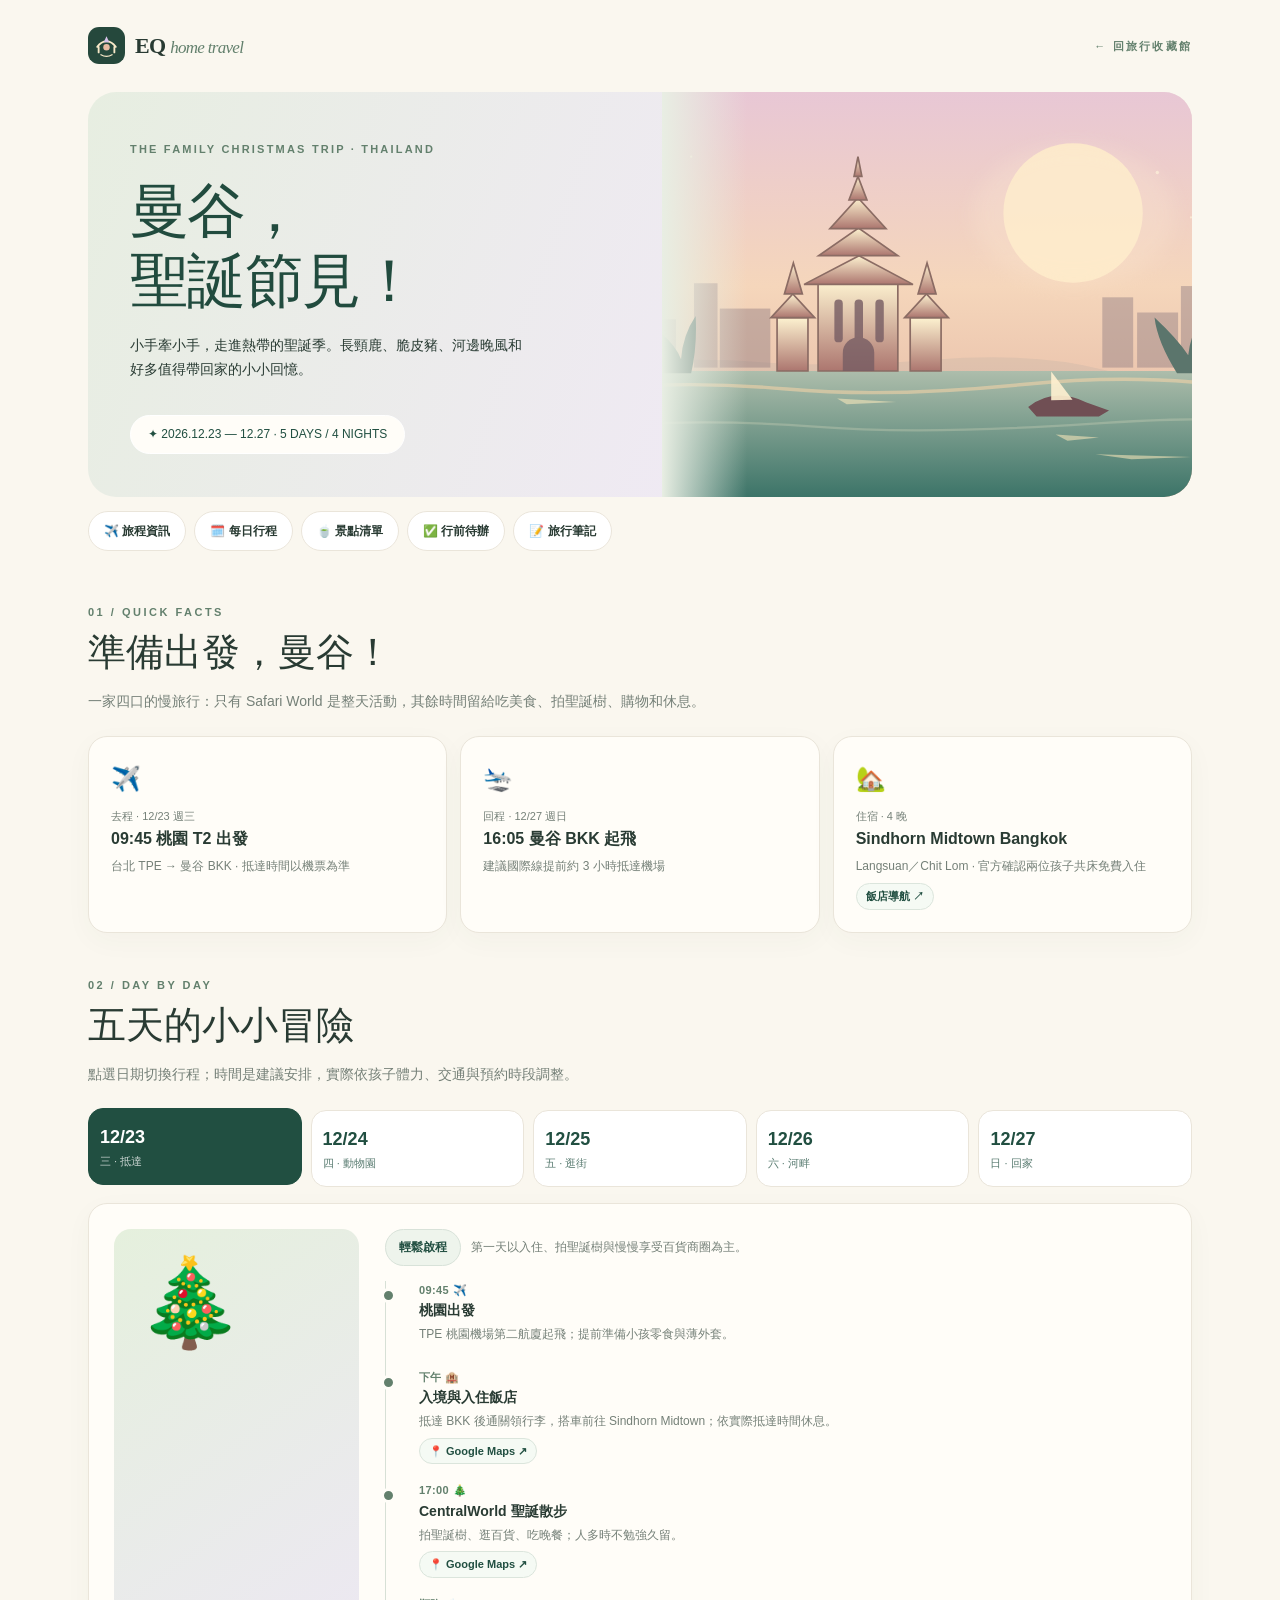
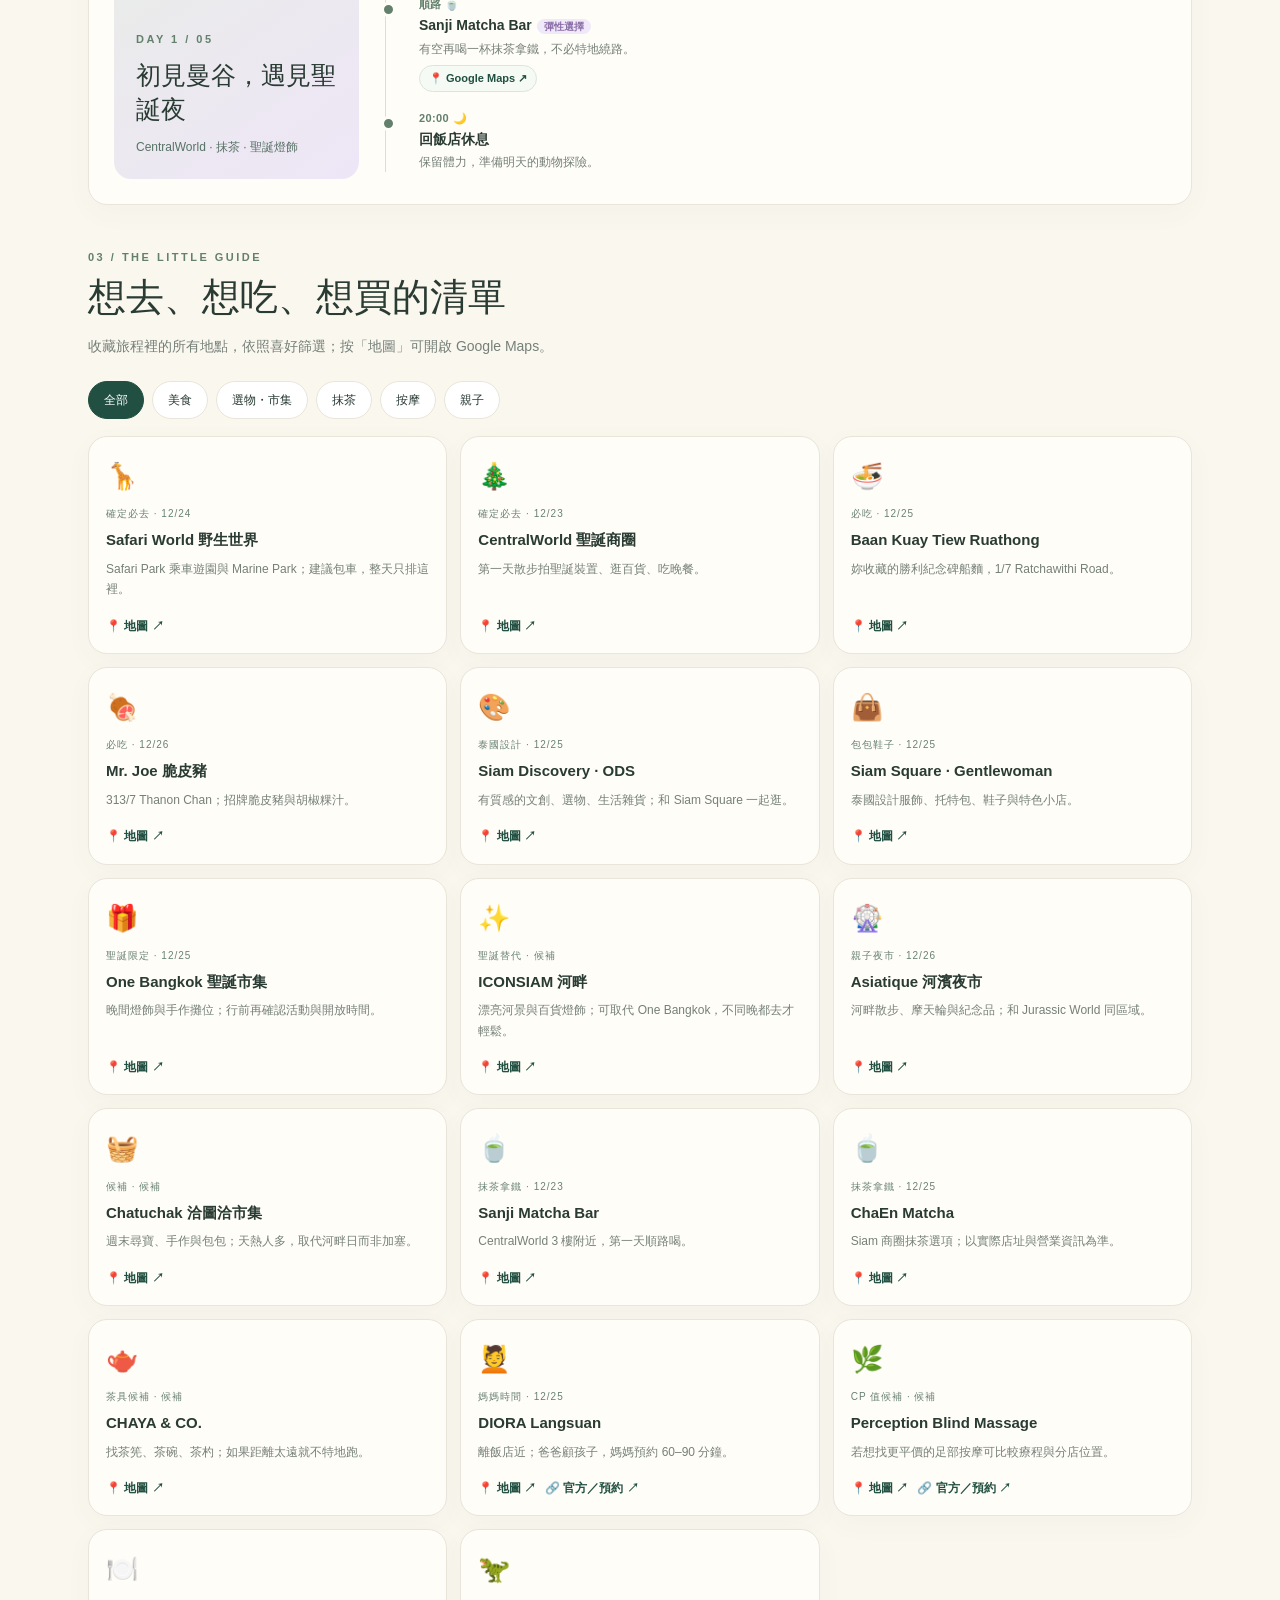
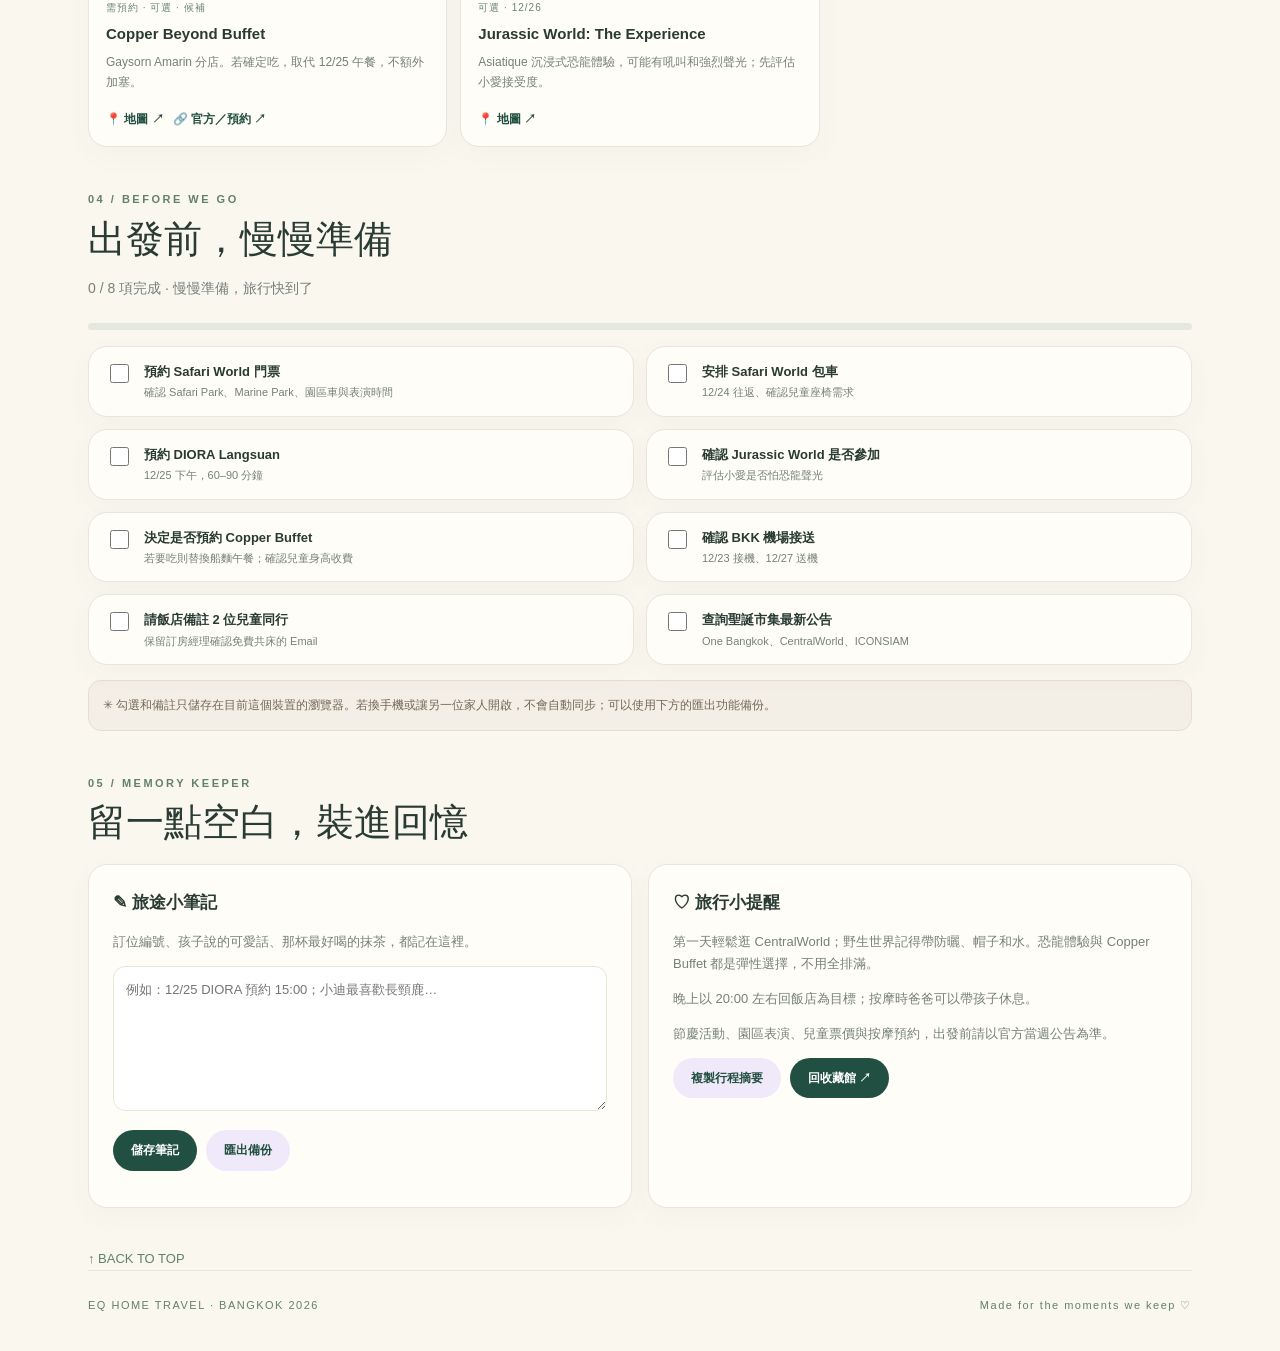
==== trips/bangkok-2026.html @ d535d498 "feat: create EQ Home Travel website and Bangkok trip" ====
<!doctype html>
<html lang="zh-Hant"><head><meta charset="utf-8"><meta name="viewport" content="width=device-width,initial-scale=1,viewport-fit=cover"><meta name="theme-color" content="#faf7ef"><meta name="description" content="EQ Home Travel · 2026 曼谷親子聖誕自由行，五天四夜的可互動行程、景點導航、收藏清單與旅途筆記。"><title>曼谷，聖誕節見！｜EQ Home Travel</title><link rel="icon" href="../assets/logo.svg" type="image/svg+xml"><link rel="stylesheet" href="../assets/style.css"></head><body>
<div class="site-shell"><header class="topbar"><a class="brand" href="../index.html"><img src="../assets/logo.svg" alt="" width="37" height="37"><span>EQ <b>home travel</b></span></a><a class="subtle-caps" href="../index.html">← 回旅行收藏館</a></header>
<main><section class="trip-hero"><div class="trip-copy"><span class="eyebrow">THE FAMILY CHRISTMAS TRIP · THAILAND</span><h1>曼谷，<br>聖誕節見！</h1><p>小手牽小手，走進熱帶的聖誕季。長頸鹿、脆皮豬、河邊晚風和好多值得帶回家的小小回憶。</p><span class="trip-hero-stamp">✦ 2026.12.23 — 12.27 · 5 DAYS / 4 NIGHTS</span></div><div class="trip-hero-art"><img src="../assets/bangkok-scene.svg" alt="曼谷河岸聖誕旅行風景插畫"></div></section>
<nav class="trip-navbar" aria-label="行程導航"><a href="#overview">✈️ 旅程資訊</a><a href="#itinerary">🗓️ 每日行程</a><a href="#places">🍵 景點清單</a><a href="#todo">✅ 行前待辦</a><a href="#journal">📝 旅行筆記</a></nav>
<section class="section-block" id="overview"><div class="section-kicker">01 / QUICK FACTS</div><h2>準備出發，曼谷！</h2><p class="section-desc">一家四口的慢旅行：只有 Safari World 是整天活動，其餘時間留給吃美食、拍聖誕樹、購物和休息。</p><div class="travel-facts"><div class="fact-card"><span class="fact-icon">✈️</span><span class="fact-label">去程 · 12/23 週三</span><strong>09:45 桃園 T2 出發</strong><small>台北 TPE → 曼谷 BKK · 抵達時間以機票為準</small></div><div class="fact-card"><span class="fact-icon">🛬</span><span class="fact-label">回程 · 12/27 週日</span><strong>16:05 曼谷 BKK 起飛</strong><small>建議國際線提前約 3 小時抵達機場</small></div><div class="fact-card"><span class="fact-icon">🏡</span><span class="fact-label">住宿 · 4 晚</span><strong>Sindhorn Midtown Bangkok</strong><small>Langsuan／Chit Lom · 官方確認兩位孩子共床免費入住</small><a class="mini-link" style="display:inline-block;margin-top:7px" target="_blank" rel="noopener" href="https://www.google.com/maps/search/?api=1&query=Sindhorn%20Midtown%20Hotel%20Bangkok">飯店導航 ↗</a></div></div></section>
<section class="section-block" id="itinerary"><div class="section-kicker">02 / DAY BY DAY</div><h2>五天的小小冒險</h2><p class="section-desc">點選日期切換行程；時間是建議安排，實際依孩子體力、交通與預約時段調整。</p><div class="day-tabs" id="day-tabs" role="tablist" aria-label="選擇旅遊日期"></div><div id="day-detail" aria-live="polite"></div></section>
<section class="section-block" id="places"><div class="section-kicker">03 / THE LITTLE GUIDE</div><h2>想去、想吃、想買的清單</h2><p class="section-desc">收藏旅程裡的所有地點，依照喜好篩選；按「地圖」可開啟 Google Maps。</p><div class="filter-list" id="filters" aria-label="景點類別"></div><div class="places-grid" id="places-grid"></div></section>
<section class="section-block" id="todo"><div class="section-kicker">04 / BEFORE WE GO</div><h2>出發前，慢慢準備</h2><p class="section-desc" id="progress-label">預約與行前待辦</p><div class="progress-track" aria-label="待辦完成進度"><div class="progress-fill" id="progress-fill"></div></div><div class="todo-grid" id="todo-grid"></div><p class="notice">✳ 勾選和備註只儲存在目前這個裝置的瀏覽器。若換手機或讓另一位家人開啟，不會自動同步；可以使用下方的匯出功能備份。</p></section>
<section class="section-block" id="journal"><div class="section-kicker">05 / MEMORY KEEPER</div><h2>留一點空白，裝進回憶</h2><div class="notes-panel"><div class="panel"><h3>✎ 旅途小筆記</h3><p>訂位編號、孩子說的可愛話、那杯最好喝的抹茶，都記在這裡。</p><label class="visually-hidden" for="travel-notes">旅途備註</label><textarea id="travel-notes" class="notes-area" placeholder="例如：12/25 DIORA 預約 15:00；小迪最喜歡長頸鹿…"></textarea><div class="action-row"><button type="button" class="action-button" id="save-notes">儲存筆記</button><button type="button" class="action-button secondary" id="download-backup">匯出備份</button></div><p id="save-status" role="status" style="font-size:12px;color:#688272"></p></div><div class="panel"><h3>♡ 旅行小提醒</h3><p>第一天輕鬆逛 CentralWorld；野生世界記得帶防曬、帽子和水。恐龍體驗與 Copper Buffet 都是彈性選擇，不用全排滿。</p><p>晚上以 20:00 左右回飯店為目標；按摩時爸爸可以帶孩子休息。</p><p>節慶活動、園區表演、兒童票價與按摩預約，出發前請以官方當週公告為準。</p><div class="action-row"><button type="button" class="action-button secondary" id="copy-summary">複製行程摘要</button><a href="../index.html" class="action-button">回收藏館 ↗</a></div></div></div></section><a class="back-top" href="#">↑ BACK TO TOP</a></main><footer class="footer"><span>EQ HOME TRAVEL · BANGKOK 2026</span><span>Made for the moments we keep ♡</span></footer></div><script src="../assets/data.js"></script><script src="../assets/app.js"></script></body></html>
---- assets/style.css ----
:root{--cream:#faf7ef;--paper:#fffdf8;--forest:#214f41;--sage:#63806d;--lilac:#d6c9e9;--lav:#f0e9fa;--ink:#293b33;--muted:#758078;--gold:#d4aa68;--border:#eae5da;--shadow:0 18px 50px rgba(30,63,49,.08)}*{box-sizing:border-box}html{scroll-behavior:smooth}body{margin:0;background:var(--cream);color:var(--ink);font:15px/1.7 -apple-system,BlinkMacSystemFont,'Noto Sans TC','PingFang TC','Microsoft JhengHei',sans-serif}a{color:inherit;text-decoration:none}button,input,textarea{font:inherit}button{cursor:pointer}button:focus-visible,a:focus-visible,input:focus-visible,textarea:focus-visible{outline:3px solid #b4a2d1;outline-offset:3px}.site-shell{max-width:1160px;margin:auto;padding:0 28px}.topbar{height:92px;display:flex;justify-content:space-between;align-items:center}.brand{display:inline-flex;align-items:center;gap:10px;font-size:22px;font-family:Georgia,serif;font-weight:700;letter-spacing:-.7px}.brand b{font-size:17px;font-weight:500;font-style:italic;color:var(--sage)}.top-meta,.subtle-caps,.eyebrow{font-size:11px;font-weight:750;letter-spacing:2.2px;color:var(--sage)}.flower,.accent-star{color:#b39acb}.home-hero{display:grid;grid-template-columns:1fr 1fr;min-height:450px;gap:35px;align-items:center}.home-hero-copy{padding:40px 5px}.home-hero h1{font:normal clamp(39px,5vw,67px)/1.22 Georgia,'Noto Serif TC',serif;letter-spacing:-2px;margin:22px 0}.home-hero h1 em{font-style:normal;color:var(--forest)}.home-hero p{max-width:430px;color:#68776e;font-size:16px}.hero-small{display:flex;flex-wrap:wrap;gap:16px;margin-top:28px;font-size:13px;color:var(--forest)}.home-hero-art{position:relative}.home-hero-art img{width:100%;border-radius:200px 200px 22px 22px;display:block;box-shadow:var(--shadow)}.art-stamp{position:absolute;right:-10px;bottom:28px;background:var(--paper);border:1px solid var(--border);width:118px;height:118px;border-radius:50%;display:grid;place-content:center;text-align:center;color:var(--forest);font-size:10px;line-height:1.5;letter-spacing:1px;transform:rotate(10deg);box-shadow:var(--shadow)}.archive{padding:55px 0 90px}.section-head{display:flex;justify-content:space-between;align-items:end;margin-bottom:23px}.section-head h2{font:normal 35px Georgia,'Noto Serif TC',serif;margin:10px 0 0}.count-pill,.soft-pill{border:1px solid #d8e2d9;background:#eef4ec;color:var(--forest);font-size:11px;padding:7px 13px;border-radius:30px;font-weight:700}.trip-tile{display:grid;grid-template-columns:40% 1fr;border:1px solid var(--border);border-radius:25px;overflow:hidden;background:var(--paper);box-shadow:var(--shadow);transition:transform .2s}.trip-tile:hover{transform:translateY(-3px)}.trip-tile-art{position:relative;background:#e1e5d8;min-height:250px}.trip-tile-art img{width:100%;height:100%;object-fit:cover}.trip-number{position:absolute;top:18px;left:18px;padding:5px 12px;border-radius:18px;background:#fffdf5de;font-size:10px;letter-spacing:1.4px}.trip-tile-copy{padding:36px}.trip-tile-copy h3{font:normal 33px Georgia,'Noto Serif TC',serif;margin:12px 0}.trip-tile-copy h3 span{color:var(--sage)}.trip-tile-copy p{color:var(--muted)}.mini-tags{display:flex;gap:8px;flex-wrap:wrap;margin-top:23px}.mini-tags span{font-size:12px;padding:5px 10px;background:var(--lav);border-radius:20px}.future-note{display:flex;gap:18px;align-items:center;padding:24px 6px;margin-top:20px}.future-icon{font-size:36px;color:var(--sage)}.future-note p{margin:2px 0;color:var(--muted);font-size:13px}.footer{border-top:1px solid var(--border);display:flex;justify-content:space-between;gap:20px;padding:25px 0 36px;color:var(--sage);font-size:11px;letter-spacing:1.5px}.trip-hero{position:relative;overflow:hidden;border-radius:28px;background:linear-gradient(110deg,#e7eee1 0%,#f0e9f5 65%,#eee3d4);display:grid;grid-template-columns:52% 48%;min-height:392px}.trip-copy{padding:43px 42px;position:relative;z-index:1}.trip-copy h1{font:normal clamp(36px,4.6vw,63px)/1.2 Georgia,'Noto Serif TC',serif;margin:16px 0;color:#214b3e;letter-spacing:-1.6px}.trip-copy p{font-size:14px;max-width:400px}.trip-hero-art{position:relative;min-height:330px}.trip-hero-art img{position:absolute;height:100%;width:100%;object-fit:cover;object-position:center}.trip-hero-art:before{content:'';position:absolute;z-index:1;left:0;top:0;bottom:0;width:85px;background:linear-gradient(90deg,#e8eee3,transparent)}.trip-hero-stamp{display:inline-block;margin-top:20px;background:var(--paper);border:1px solid #fff;padding:8px 17px;border-radius:30px;font-size:12px;color:var(--forest)}.trip-navbar{display:flex;position:sticky;top:0;z-index:20;gap:8px;overflow-x:auto;background:#faf7efef;backdrop-filter:blur(14px);padding:14px 0;scrollbar-width:none}.trip-navbar a{white-space:nowrap;border-radius:22px;padding:9px 15px;font-weight:650;font-size:12px;background:#fff;border:1px solid var(--border)}.trip-navbar a:hover{background:var(--lav)}.section-block{padding:38px 0 5px;scroll-margin-top:70px}.section-kicker{font-size:11px;letter-spacing:2.5px;color:var(--sage);font-weight:800}.section-block h2{font:normal clamp(29px,3vw,38px)/1.3 Georgia,'Noto Serif TC',serif;margin:6px 0 16px}.section-desc{color:var(--muted);font-size:14px;margin:-3px 0 22px}.travel-facts{display:grid;grid-template-columns:repeat(3,1fr);gap:13px}.fact-card,.panel,.day-detail,.place-card,.todo-card{background:var(--paper);border:1px solid var(--border);border-radius:19px;box-shadow:0 8px 28px #35574309}.fact-card{padding:22px}.fact-icon{font-size:24px}.fact-label{display:block;font-size:11px;color:var(--muted);margin:7px 0 2px}.fact-card strong{font-size:16px;line-height:1.4;display:block}.fact-card small{display:block;color:var(--muted);font-size:12px;margin-top:6px}.day-tabs{display:grid;grid-template-columns:repeat(5,1fr);gap:9px;margin:23px 0 16px}.day-tab{text-align:left;background:white;border:1px solid var(--border);border-radius:15px;padding:13px 11px;color:var(--forest);transition:.2s}.day-tab.active{background:var(--forest);color:white;border-color:var(--forest);transform:translateY(-2px)}.day-tab strong{display:block;font-size:18px}.day-tab span{display:block;font-size:11px;opacity:.75}.day-detail{padding:25px;display:grid;grid-template-columns:245px 1fr;gap:26px}.day-poster{background:linear-gradient(145deg,#e5f0dd,#eee6f7);border-radius:17px;padding:22px;min-height:300px;display:flex;flex-direction:column;justify-content:space-between}.day-poster .giant{font-size:86px;line-height:1.2}.day-poster h3{font:normal 25px/1.35 Georgia,'Noto Serif TC',serif;margin:10px 0}.day-poster p{font-size:12px;color:#567265;margin:0}.day-header{display:flex;gap:10px;align-items:center;flex-wrap:wrap;margin-bottom:15px}.day-header span{font-size:12px}.timeline{position:relative;padding-left:18px;border-left:1px solid #d7e0d6}.event{position:relative;padding:0 0 17px 15px}.event:last-child{padding-bottom:0}.event:before{content:'';position:absolute;left:-23px;top:7px;width:9px;height:9px;border-radius:50%;background:var(--sage);border:3px solid var(--paper)}.event-time{font-size:11px;color:var(--sage);font-weight:800;letter-spacing:.4px}.event-title{font-weight:800;font-size:14px}.event-desc{font-size:12px;color:var(--muted);line-height:1.55;margin:2px 0 7px}.event-actions{display:flex;gap:6px;flex-wrap:wrap}.mini-link{color:var(--forest);font-size:11px;font-weight:700;border:1px solid #dbe5dc;border-radius:20px;padding:3px 9px;background:#f5faf4}.optional{font-size:10px;color:#8a6da6;background:var(--lav);padding:2px 7px;border-radius:12px;margin-left:5px}.filter-list{display:flex;gap:8px;overflow-x:auto;scrollbar-width:none;margin-bottom:17px}.filter-btn{white-space:nowrap;border:1px solid var(--border);background:#fff;color:var(--ink);padding:8px 15px;border-radius:30px;font-size:12px}.filter-btn.active{background:var(--forest);border-color:var(--forest);color:white}.places-grid{display:grid;grid-template-columns:repeat(3,1fr);gap:13px}.place-card{padding:17px;display:flex;flex-direction:column;gap:7px}.place-card .place-emoji{font-size:26px}.place-card .place-tag{font-size:10px;color:#688272;text-transform:uppercase;letter-spacing:1px}.place-card h3{margin:0;font-size:15px;line-height:1.5}.place-card p{margin:0;color:var(--muted);font-size:12px;flex:1}.place-card .place-links{display:flex;gap:9px;margin-top:9px;flex-wrap:wrap}.place-links a{font-size:12px;font-weight:750;color:var(--forest)}.todo-grid{display:grid;grid-template-columns:1fr 1fr;gap:12px}.todo-card{padding:14px 17px;display:flex;gap:12px;align-items:start;cursor:pointer}.todo-card input{accent-color:var(--forest);height:19px;width:19px;flex-shrink:0;margin-top:3px}.todo-card strong{font-size:13px;display:block}.todo-card small{font-size:11px;color:var(--muted);display:block}.todo-card.done{opacity:.6}.todo-card.done strong{text-decoration:line-through}.progress-track{background:#e5e8de;height:7px;border-radius:8px;overflow:hidden;margin-bottom:16px}.progress-fill{background:var(--forest);height:100%;width:0;transition:width .3s}.notes-panel{display:grid;grid-template-columns:1fr 1fr;gap:16px}.panel{padding:24px}.panel h3{margin:0 0 7px;font-size:17px}.panel p{color:var(--muted);font-size:13px}.notes-area{width:100%;min-height:145px;border:1px solid var(--border);border-radius:12px;padding:12px;resize:vertical;background:#fff;font-size:13px;color:var(--ink)}.action-button{background:var(--forest);border:0;border-radius:30px;color:white;padding:10px 18px;font-weight:750;font-size:12px}.action-button.secondary{background:var(--lav);color:var(--forest)}.action-row{display:flex;gap:9px;flex-wrap:wrap;margin-top:12px}.notice{background:#f4efe6;border:1px solid #e7dcd0;border-radius:13px;padding:14px;color:#746756;font-size:12px;margin:15px 0 0}.back-top{display:inline-block;margin-top:35px;color:var(--sage);font-size:13px}.visually-hidden{position:absolute!important;width:1px;height:1px;overflow:hidden;clip:rect(0,0,0,0)}@media(max-width:780px){.site-shell{padding:0 17px}.topbar{height:72px}.top-meta{font-size:9px}.home-hero{grid-template-columns:1fr;gap:5px}.home-hero-copy{padding:24px 0 5px}.home-hero-art img{max-height:380px;object-fit:cover}.home-hero h1{font-size:44px}.archive{padding:37px 0 60px}.trip-tile{grid-template-columns:1fr}.trip-tile-art{height:250px}.trip-tile-copy{padding:25px}.trip-hero{grid-template-columns:1fr}.trip-copy{padding:32px 25px}.trip-copy h1{font-size:44px}.trip-hero-art{min-height:215px}.trip-hero-art:before{background:none}.trip-hero-art img{object-position:center 48%}.travel-facts{grid-template-columns:1fr 1fr}.travel-facts>.fact-card:last-child{grid-column:1/-1}.day-detail{grid-template-columns:1fr}.day-poster{min-height:145px;display:grid;grid-template-columns:1fr 1fr;gap:9px}.day-poster .giant{font-size:65px;grid-row:span 2;align-self:center;justify-self:center}.day-tabs{gap:5px}.day-tab{padding:9px 5px;text-align:center}.day-tab strong{font-size:14px}.day-tab span{font-size:10px}.places-grid{grid-template-columns:1fr 1fr}.notes-panel{grid-template-columns:1fr}.section-block{padding:28px 0 0}}@media(max-width:520px){.brand{font-size:18px}.brand b{font-size:15px}.top-meta{display:none}.home-hero h1{font-size:38px}.trip-hero{border-radius:18px}.trip-copy h1{font-size:38px}.trip-copy p{font-size:13px}.trip-hero-art{min-height:180px}.travel-facts{grid-template-columns:1fr}.travel-facts>.fact-card:last-child{grid-column:auto}.fact-card{padding:16px}.day-detail{padding:14px;gap:16px}.day-poster{padding:14px}.day-poster h3{font-size:20px}.places-grid{grid-template-columns:1fr}.todo-grid{grid-template-columns:1fr}.section-head h2{font-size:29px}.footer{font-size:10px;letter-spacing:0}.day-tab span{font-size:9px}}
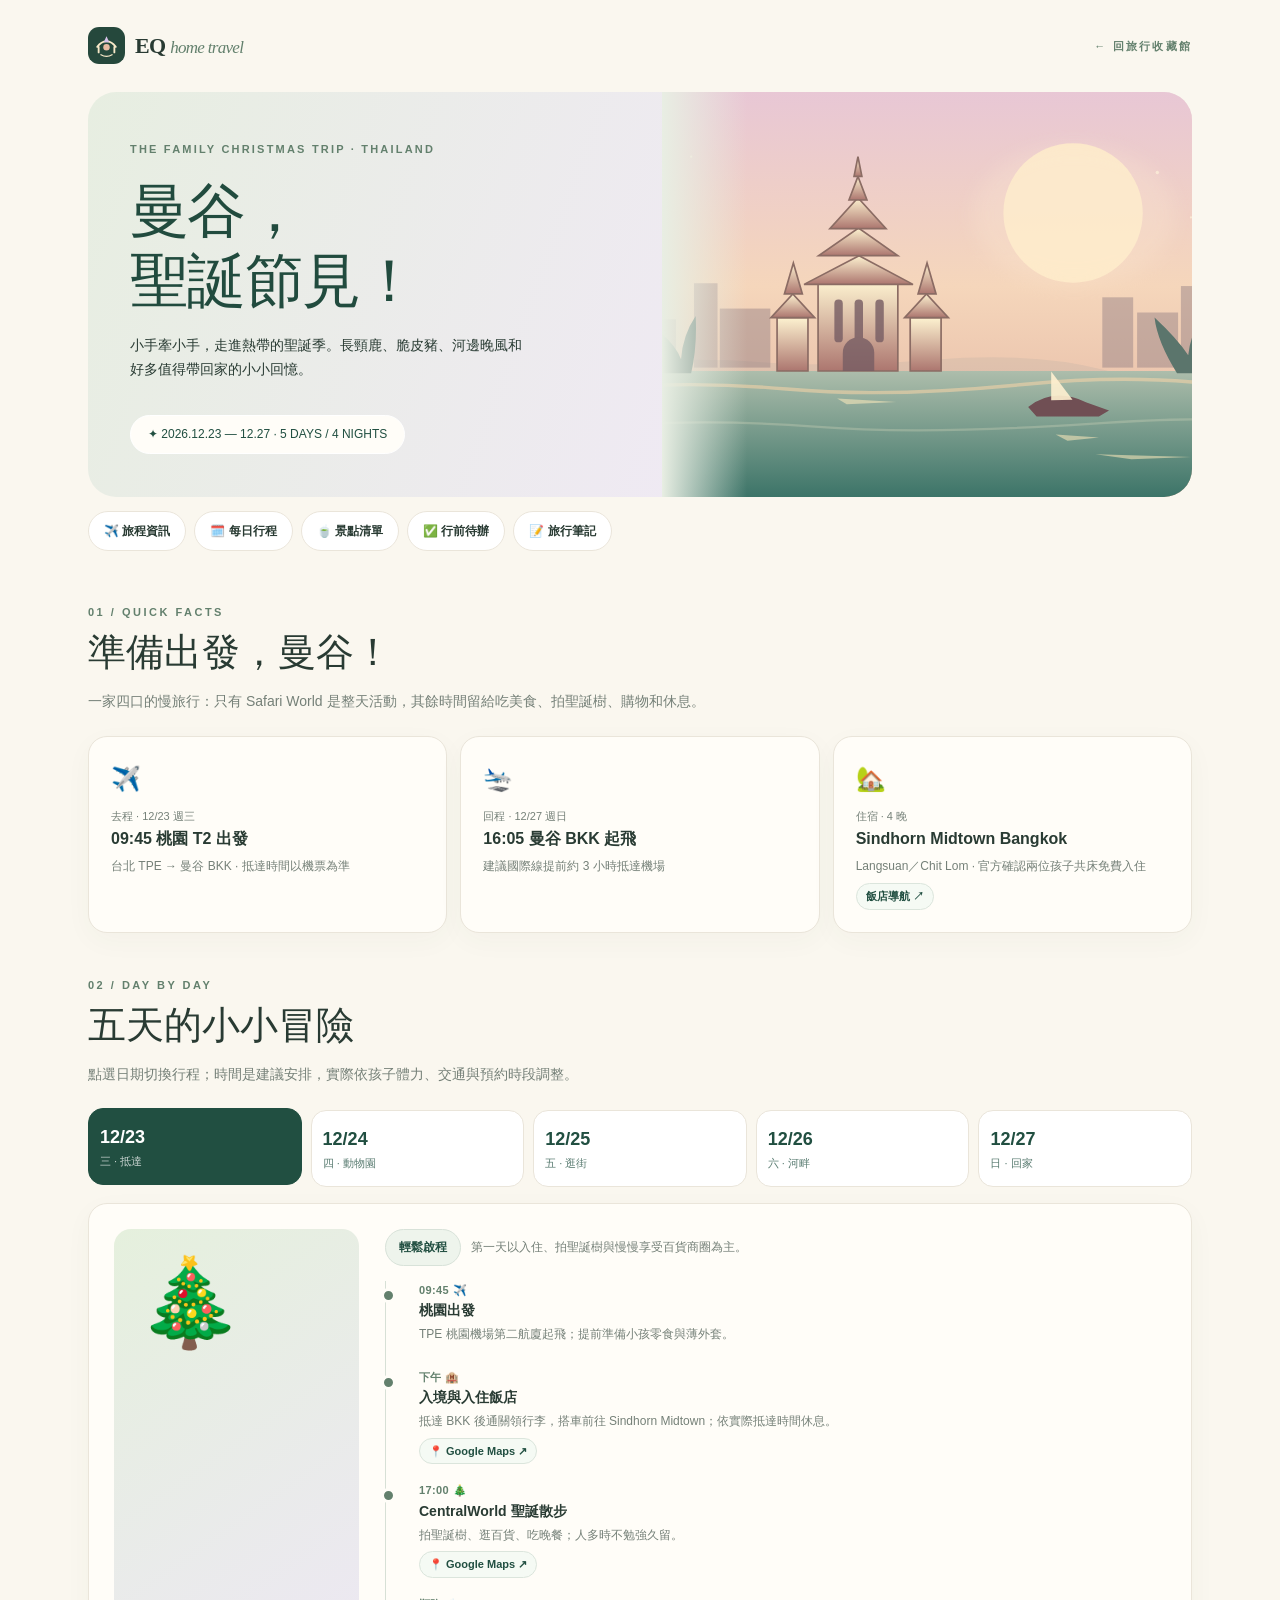
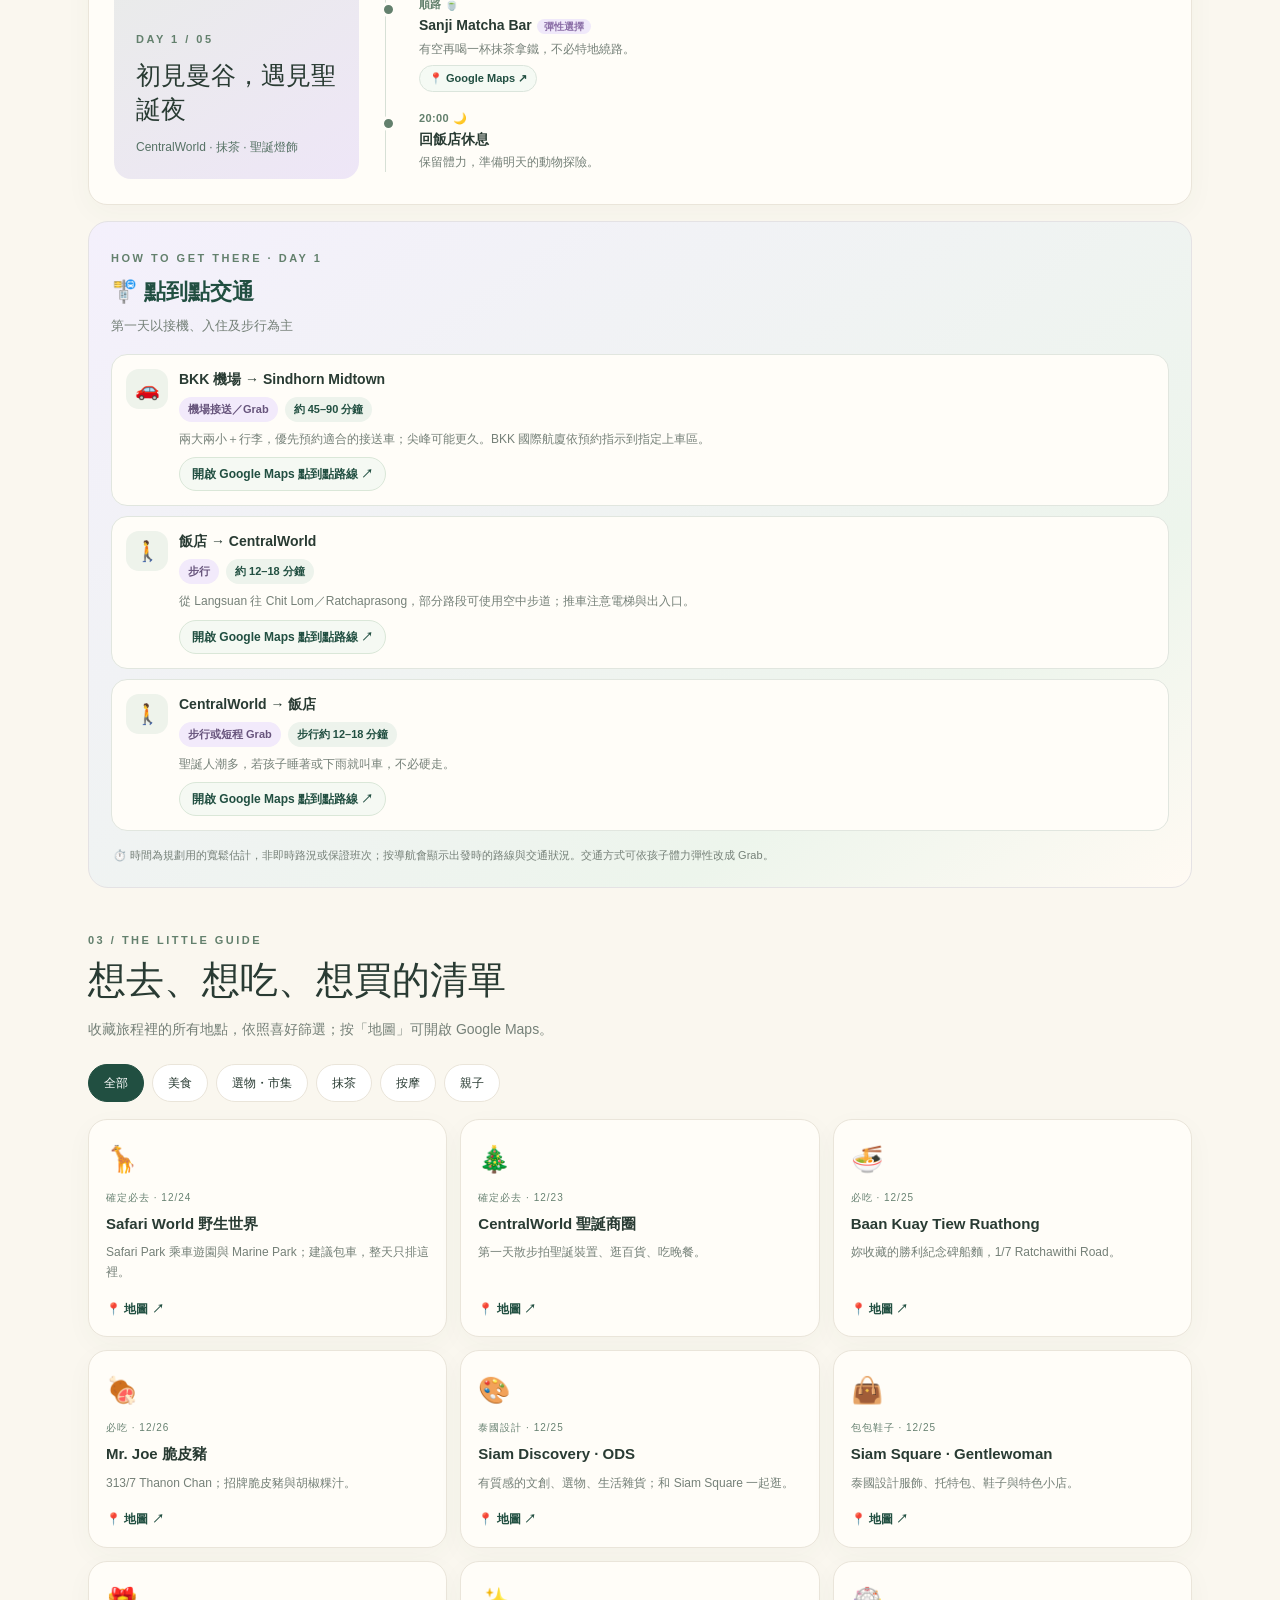
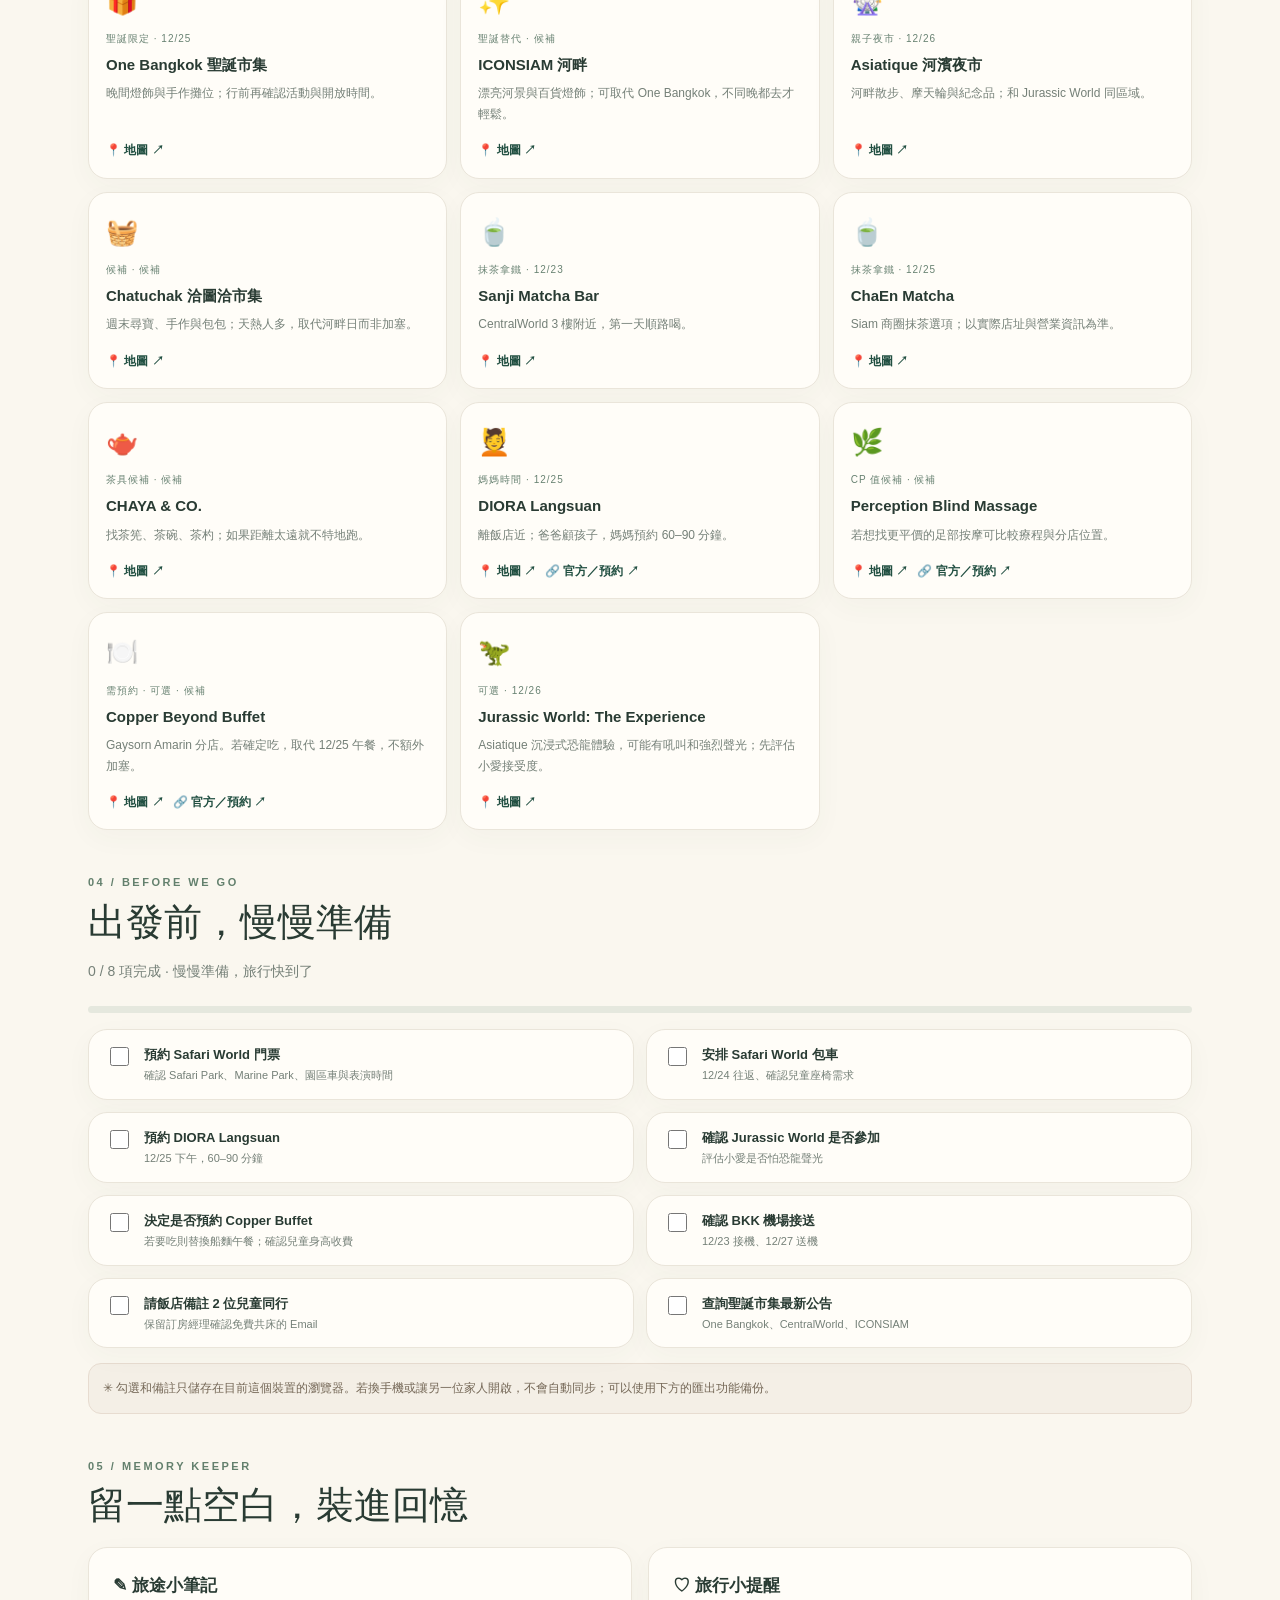
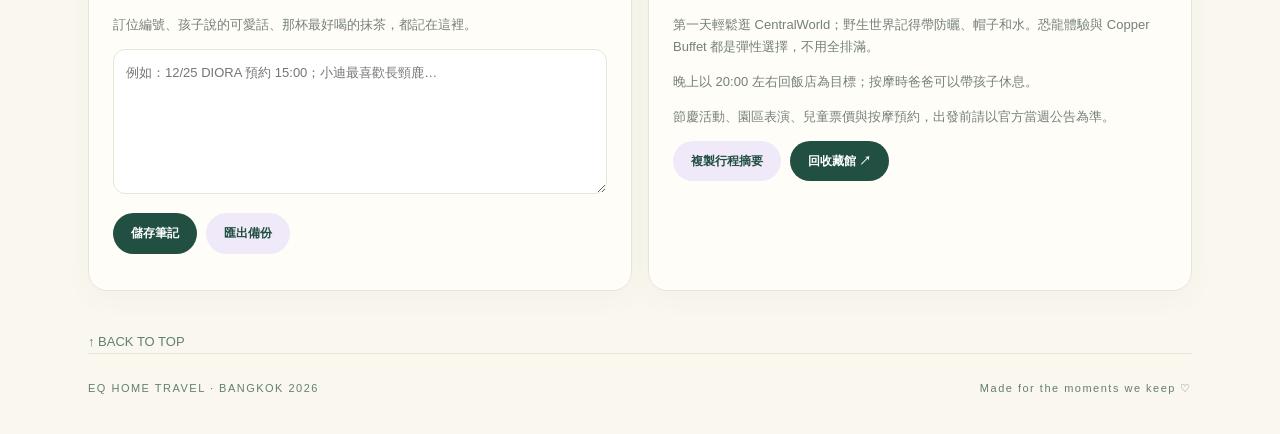
==== commit ccfbb59f: "feat(bangkok): display transport cards beneath daily itinerary" ====
--- a/trips/bangkok-2026.html
+++ b/trips/bangkok-2026.html
@@ -1,10 +1,10 @@
 <!doctype html>
-<html lang="zh-Hant"><head><meta charset="utf-8"><meta name="viewport" content="width=device-width,initial-scale=1,viewport-fit=cover"><meta name="theme-color" content="#faf7ef"><meta name="description" content="EQ Home Travel · 2026 曼谷親子聖誕自由行，五天四夜的可互動行程、景點導航、收藏清單與旅途筆記。"><title>曼谷，聖誕節見！｜EQ Home Travel</title><link rel="icon" href="../assets/logo.svg" type="image/svg+xml"><link rel="stylesheet" href="../assets/style.css"></head><body>
+<html lang="zh-Hant"><head><meta charset="utf-8"><meta name="viewport" content="width=device-width,initial-scale=1,viewport-fit=cover"><meta name="theme-color" content="#faf7ef"><meta name="description" content="EQ Home Travel · 2026 曼谷親子聖誕自由行，五天四夜的可互動行程、景點導航、收藏清單與旅途筆記。"><title>曼谷，聖誕節見！｜EQ Home Travel</title><link rel="icon" href="../assets/logo.svg" type="image/svg+xml"><link rel="stylesheet" href="../assets/style.css"><link rel="stylesheet" href="../assets/transport.css"></head><body>
 <div class="site-shell"><header class="topbar"><a class="brand" href="../index.html"><img src="../assets/logo.svg" alt="" width="37" height="37"><span>EQ <b>home travel</b></span></a><a class="subtle-caps" href="../index.html">← 回旅行收藏館</a></header>
 <main><section class="trip-hero"><div class="trip-copy"><span class="eyebrow">THE FAMILY CHRISTMAS TRIP · THAILAND</span><h1>曼谷，<br>聖誕節見！</h1><p>小手牽小手，走進熱帶的聖誕季。長頸鹿、脆皮豬、河邊晚風和好多值得帶回家的小小回憶。</p><span class="trip-hero-stamp">✦ 2026.12.23 — 12.27 · 5 DAYS / 4 NIGHTS</span></div><div class="trip-hero-art"><img src="../assets/bangkok-scene.svg" alt="曼谷河岸聖誕旅行風景插畫"></div></section>
 <nav class="trip-navbar" aria-label="行程導航"><a href="#overview">✈️ 旅程資訊</a><a href="#itinerary">🗓️ 每日行程</a><a href="#places">🍵 景點清單</a><a href="#todo">✅ 行前待辦</a><a href="#journal">📝 旅行筆記</a></nav>
 <section class="section-block" id="overview"><div class="section-kicker">01 / QUICK FACTS</div><h2>準備出發，曼谷！</h2><p class="section-desc">一家四口的慢旅行：只有 Safari World 是整天活動，其餘時間留給吃美食、拍聖誕樹、購物和休息。</p><div class="travel-facts"><div class="fact-card"><span class="fact-icon">✈️</span><span class="fact-label">去程 · 12/23 週三</span><strong>09:45 桃園 T2 出發</strong><small>台北 TPE → 曼谷 BKK · 抵達時間以機票為準</small></div><div class="fact-card"><span class="fact-icon">🛬</span><span class="fact-label">回程 · 12/27 週日</span><strong>16:05 曼谷 BKK 起飛</strong><small>建議國際線提前約 3 小時抵達機場</small></div><div class="fact-card"><span class="fact-icon">🏡</span><span class="fact-label">住宿 · 4 晚</span><strong>Sindhorn Midtown Bangkok</strong><small>Langsuan／Chit Lom · 官方確認兩位孩子共床免費入住</small><a class="mini-link" style="display:inline-block;margin-top:7px" target="_blank" rel="noopener" href="https://www.google.com/maps/search/?api=1&query=Sindhorn%20Midtown%20Hotel%20Bangkok">飯店導航 ↗</a></div></div></section>
-<section class="section-block" id="itinerary"><div class="section-kicker">02 / DAY BY DAY</div><h2>五天的小小冒險</h2><p class="section-desc">點選日期切換行程；時間是建議安排，實際依孩子體力、交通與預約時段調整。</p><div class="day-tabs" id="day-tabs" role="tablist" aria-label="選擇旅遊日期"></div><div id="day-detail" aria-live="polite"></div></section>
+<section class="section-block" id="itinerary"><div class="section-kicker">02 / DAY BY DAY</div><h2>五天的小小冒險</h2><p class="section-desc">點選日期切換行程；時間是建議安排，實際依孩子體力、交通與預約時段調整。</p><div class="day-tabs" id="day-tabs" role="tablist" aria-label="選擇旅遊日期"></div><div id="day-detail" aria-live="polite"></div><div id="day-transport" aria-live="polite"></div></section>
 <section class="section-block" id="places"><div class="section-kicker">03 / THE LITTLE GUIDE</div><h2>想去、想吃、想買的清單</h2><p class="section-desc">收藏旅程裡的所有地點，依照喜好篩選；按「地圖」可開啟 Google Maps。</p><div class="filter-list" id="filters" aria-label="景點類別"></div><div class="places-grid" id="places-grid"></div></section>
 <section class="section-block" id="todo"><div class="section-kicker">04 / BEFORE WE GO</div><h2>出發前，慢慢準備</h2><p class="section-desc" id="progress-label">預約與行前待辦</p><div class="progress-track" aria-label="待辦完成進度"><div class="progress-fill" id="progress-fill"></div></div><div class="todo-grid" id="todo-grid"></div><p class="notice">✳ 勾選和備註只儲存在目前這個裝置的瀏覽器。若換手機或讓另一位家人開啟，不會自動同步；可以使用下方的匯出功能備份。</p></section>
-<section class="section-block" id="journal"><div class="section-kicker">05 / MEMORY KEEPER</div><h2>留一點空白，裝進回憶</h2><div class="notes-panel"><div class="panel"><h3>✎ 旅途小筆記</h3><p>訂位編號、孩子說的可愛話、那杯最好喝的抹茶，都記在這裡。</p><label class="visually-hidden" for="travel-notes">旅途備註</label><textarea id="travel-notes" class="notes-area" placeholder="例如：12/25 DIORA 預約 15:00；小迪最喜歡長頸鹿…"></textarea><div class="action-row"><button type="button" class="action-button" id="save-notes">儲存筆記</button><button type="button" class="action-button secondary" id="download-backup">匯出備份</button></div><p id="save-status" role="status" style="font-size:12px;color:#688272"></p></div><div class="panel"><h3>♡ 旅行小提醒</h3><p>第一天輕鬆逛 CentralWorld；野生世界記得帶防曬、帽子和水。恐龍體驗與 Copper Buffet 都是彈性選擇，不用全排滿。</p><p>晚上以 20:00 左右回飯店為目標；按摩時爸爸可以帶孩子休息。</p><p>節慶活動、園區表演、兒童票價與按摩預約，出發前請以官方當週公告為準。</p><div class="action-row"><button type="button" class="action-button secondary" id="copy-summary">複製行程摘要</button><a href="../index.html" class="action-button">回收藏館 ↗</a></div></div></div></section><a class="back-top" href="#">↑ BACK TO TOP</a></main><footer class="footer"><span>EQ HOME TRAVEL · BANGKOK 2026</span><span>Made for the moments we keep ♡</span></footer></div><script src="../assets/data.js"></script><script src="../assets/app.js"></script></body></html>
+<section class="section-block" id="journal"><div class="section-kicker">05 / MEMORY KEEPER</div><h2>留一點空白，裝進回憶</h2><div class="notes-panel"><div class="panel"><h3>✎ 旅途小筆記</h3><p>訂位編號、孩子說的可愛話、那杯最好喝的抹茶，都記在這裡。</p><label class="visually-hidden" for="travel-notes">旅途備註</label><textarea id="travel-notes" class="notes-area" placeholder="例如：12/25 DIORA 預約 15:00；小迪最喜歡長頸鹿…"></textarea><div class="action-row"><button type="button" class="action-button" id="save-notes">儲存筆記</button><button type="button" class="action-button secondary" id="download-backup">匯出備份</button></div><p id="save-status" role="status" style="font-size:12px;color:#688272"></p></div><div class="panel"><h3>♡ 旅行小提醒</h3><p>第一天輕鬆逛 CentralWorld；野生世界記得帶防曬、帽子和水。恐龍體驗與 Copper Buffet 都是彈性選擇，不用全排滿。</p><p>晚上以 20:00 左右回飯店為目標；按摩時爸爸可以帶孩子休息。</p><p>節慶活動、園區表演、兒童票價與按摩預約，出發前請以官方當週公告為準。</p><div class="action-row"><button type="button" class="action-button secondary" id="copy-summary">複製行程摘要</button><a href="../index.html" class="action-button">回收藏館 ↗</a></div></div></div></section><a class="back-top" href="#">↑ BACK TO TOP</a></main><footer class="footer"><span>EQ HOME TRAVEL · BANGKOK 2026</span><span>Made for the moments we keep ♡</span></footer></div><script src="../assets/data.js"></script><script src="../assets/app.js"></script><script src="../assets/transport.js"></script></body></html>
--- a/assets/style.css
+++ b/assets/style.css
@@ -1 +1,4 @@
 :root{--cream:#faf7ef;--paper:#fffdf8;--forest:#214f41;--sage:#63806d;--lilac:#d6c9e9;--lav:#f0e9fa;--ink:#293b33;--muted:#758078;--gold:#d4aa68;--border:#eae5da;--shadow:0 18px 50px rgba(30,63,49,.08)}*{box-sizing:border-box}html{scroll-behavior:smooth}body{margin:0;background:var(--cream);color:var(--ink);font:15px/1.7 -apple-system,BlinkMacSystemFont,'Noto Sans TC','PingFang TC','Microsoft JhengHei',sans-serif}a{color:inherit;text-decoration:none}button,input,textarea{font:inherit}button{cursor:pointer}button:focus-visible,a:focus-visible,input:focus-visible,textarea:focus-visible{outline:3px solid #b4a2d1;outline-offset:3px}.site-shell{max-width:1160px;margin:auto;padding:0 28px}.topbar{height:92px;display:flex;justify-content:space-between;align-items:center}.brand{display:inline-flex;align-items:center;gap:10px;font-size:22px;font-family:Georgia,serif;font-weight:700;letter-spacing:-.7px}.brand b{font-size:17px;font-weight:500;font-style:italic;color:var(--sage)}.top-meta,.subtle-caps,.eyebrow{font-size:11px;font-weight:750;letter-spacing:2.2px;color:var(--sage)}.flower,.accent-star{color:#b39acb}.home-hero{display:grid;grid-template-columns:1fr 1fr;min-height:450px;gap:35px;align-items:center}.home-hero-copy{padding:40px 5px}.home-hero h1{font:normal clamp(39px,5vw,67px)/1.22 Georgia,'Noto Serif TC',serif;letter-spacing:-2px;margin:22px 0}.home-hero h1 em{font-style:normal;color:var(--forest)}.home-hero p{max-width:430px;color:#68776e;font-size:16px}.hero-small{display:flex;flex-wrap:wrap;gap:16px;margin-top:28px;font-size:13px;color:var(--forest)}.home-hero-art{position:relative}.home-hero-art img{width:100%;border-radius:200px 200px 22px 22px;display:block;box-shadow:var(--shadow)}.art-stamp{position:absolute;right:-10px;bottom:28px;background:var(--paper);border:1px solid var(--border);width:118px;height:118px;border-radius:50%;display:grid;place-content:center;text-align:center;color:var(--forest);font-size:10px;line-height:1.5;letter-spacing:1px;transform:rotate(10deg);box-shadow:var(--shadow)}.archive{padding:55px 0 90px}.section-head{display:flex;justify-content:space-between;align-items:end;margin-bottom:23px}.section-head h2{font:normal 35px Georgia,'Noto Serif TC',serif;margin:10px 0 0}.count-pill,.soft-pill{border:1px solid #d8e2d9;background:#eef4ec;color:var(--forest);font-size:11px;padding:7px 13px;border-radius:30px;font-weight:700}.trip-tile{display:grid;grid-template-columns:40% 1fr;border:1px solid var(--border);border-radius:25px;overflow:hidden;background:var(--paper);box-shadow:var(--shadow);transition:transform .2s}.trip-tile:hover{transform:translateY(-3px)}.trip-tile-art{position:relative;background:#e1e5d8;min-height:250px}.trip-tile-art img{width:100%;height:100%;object-fit:cover}.trip-number{position:absolute;top:18px;left:18px;padding:5px 12px;border-radius:18px;background:#fffdf5de;font-size:10px;letter-spacing:1.4px}.trip-tile-copy{padding:36px}.trip-tile-copy h3{font:normal 33px Georgia,'Noto Serif TC',serif;margin:12px 0}.trip-tile-copy h3 span{color:var(--sage)}.trip-tile-copy p{color:var(--muted)}.mini-tags{display:flex;gap:8px;flex-wrap:wrap;margin-top:23px}.mini-tags span{font-size:12px;padding:5px 10px;background:var(--lav);border-radius:20px}.future-note{display:flex;gap:18px;align-items:center;padding:24px 6px;margin-top:20px}.future-icon{font-size:36px;color:var(--sage)}.future-note p{margin:2px 0;color:var(--muted);font-size:13px}.footer{border-top:1px solid var(--border);display:flex;justify-content:space-between;gap:20px;padding:25px 0 36px;color:var(--sage);font-size:11px;letter-spacing:1.5px}.trip-hero{position:relative;overflow:hidden;border-radius:28px;background:linear-gradient(110deg,#e7eee1 0%,#f0e9f5 65%,#eee3d4);display:grid;grid-template-columns:52% 48%;min-height:392px}.trip-copy{padding:43px 42px;position:relative;z-index:1}.trip-copy h1{font:normal clamp(36px,4.6vw,63px)/1.2 Georgia,'Noto Serif TC',serif;margin:16px 0;color:#214b3e;letter-spacing:-1.6px}.trip-copy p{font-size:14px;max-width:400px}.trip-hero-art{position:relative;min-height:330px}.trip-hero-art img{position:absolute;height:100%;width:100%;object-fit:cover;object-position:center}.trip-hero-art:before{content:'';position:absolute;z-index:1;left:0;top:0;bottom:0;width:85px;background:linear-gradient(90deg,#e8eee3,transparent)}.trip-hero-stamp{display:inline-block;margin-top:20px;background:var(--paper);border:1px solid #fff;padding:8px 17px;border-radius:30px;font-size:12px;color:var(--forest)}.trip-navbar{display:flex;position:sticky;top:0;z-index:20;gap:8px;overflow-x:auto;background:#faf7efef;backdrop-filter:blur(14px);padding:14px 0;scrollbar-width:none}.trip-navbar a{white-space:nowrap;border-radius:22px;padding:9px 15px;font-weight:650;font-size:12px;background:#fff;border:1px solid var(--border)}.trip-navbar a:hover{background:var(--lav)}.section-block{padding:38px 0 5px;scroll-margin-top:70px}.section-kicker{font-size:11px;letter-spacing:2.5px;color:var(--sage);font-weight:800}.section-block h2{font:normal clamp(29px,3vw,38px)/1.3 Georgia,'Noto Serif TC',serif;margin:6px 0 16px}.section-desc{color:var(--muted);font-size:14px;margin:-3px 0 22px}.travel-facts{display:grid;grid-template-columns:repeat(3,1fr);gap:13px}.fact-card,.panel,.day-detail,.place-card,.todo-card{background:var(--paper);border:1px solid var(--border);border-radius:19px;box-shadow:0 8px 28px #35574309}.fact-card{padding:22px}.fact-icon{font-size:24px}.fact-label{display:block;font-size:11px;color:var(--muted);margin:7px 0 2px}.fact-card strong{font-size:16px;line-height:1.4;display:block}.fact-card small{display:block;color:var(--muted);font-size:12px;margin-top:6px}.day-tabs{display:grid;grid-template-columns:repeat(5,1fr);gap:9px;margin:23px 0 16px}.day-tab{text-align:left;background:white;border:1px solid var(--border);border-radius:15px;padding:13px 11px;color:var(--forest);transition:.2s}.day-tab.active{background:var(--forest);color:white;border-color:var(--forest);transform:translateY(-2px)}.day-tab strong{display:block;font-size:18px}.day-tab span{display:block;font-size:11px;opacity:.75}.day-detail{padding:25px;display:grid;grid-template-columns:245px 1fr;gap:26px}.day-poster{background:linear-gradient(145deg,#e5f0dd,#eee6f7);border-radius:17px;padding:22px;min-height:300px;display:flex;flex-direction:column;justify-content:space-between}.day-poster .giant{font-size:86px;line-height:1.2}.day-poster h3{font:normal 25px/1.35 Georgia,'Noto Serif TC',serif;margin:10px 0}.day-poster p{font-size:12px;color:#567265;margin:0}.day-header{display:flex;gap:10px;align-items:center;flex-wrap:wrap;margin-bottom:15px}.day-header span{font-size:12px}.timeline{position:relative;padding-left:18px;border-left:1px solid #d7e0d6}.event{position:relative;padding:0 0 17px 15px}.event:last-child{padding-bottom:0}.event:before{content:'';position:absolute;left:-23px;top:7px;width:9px;height:9px;border-radius:50%;background:var(--sage);border:3px solid var(--paper)}.event-time{font-size:11px;color:var(--sage);font-weight:800;letter-spacing:.4px}.event-title{font-weight:800;font-size:14px}.event-desc{font-size:12px;color:var(--muted);line-height:1.55;margin:2px 0 7px}.event-actions{display:flex;gap:6px;flex-wrap:wrap}.mini-link{color:var(--forest);font-size:11px;font-weight:700;border:1px solid #dbe5dc;border-radius:20px;padding:3px 9px;background:#f5faf4}.optional{font-size:10px;color:#8a6da6;background:var(--lav);padding:2px 7px;border-radius:12px;margin-left:5px}.filter-list{display:flex;gap:8px;overflow-x:auto;scrollbar-width:none;margin-bottom:17px}.filter-btn{white-space:nowrap;border:1px solid var(--border);background:#fff;color:var(--ink);padding:8px 15px;border-radius:30px;font-size:12px}.filter-btn.active{background:var(--forest);border-color:var(--forest);color:white}.places-grid{display:grid;grid-template-columns:repeat(3,1fr);gap:13px}.place-card{padding:17px;display:flex;flex-direction:column;gap:7px}.place-card .place-emoji{font-size:26px}.place-card .place-tag{font-size:10px;color:#688272;text-transform:uppercase;letter-spacing:1px}.place-card h3{margin:0;font-size:15px;line-height:1.5}.place-card p{margin:0;color:var(--muted);font-size:12px;flex:1}.place-card .place-links{display:flex;gap:9px;margin-top:9px;flex-wrap:wrap}.place-links a{font-size:12px;font-weight:750;color:var(--forest)}.todo-grid{display:grid;grid-template-columns:1fr 1fr;gap:12px}.todo-card{padding:14px 17px;display:flex;gap:12px;align-items:start;cursor:pointer}.todo-card input{accent-color:var(--forest);height:19px;width:19px;flex-shrink:0;margin-top:3px}.todo-card strong{font-size:13px;display:block}.todo-card small{font-size:11px;color:var(--muted);display:block}.todo-card.done{opacity:.6}.todo-card.done strong{text-decoration:line-through}.progress-track{background:#e5e8de;height:7px;border-radius:8px;overflow:hidden;margin-bottom:16px}.progress-fill{background:var(--forest);height:100%;width:0;transition:width .3s}.notes-panel{display:grid;grid-template-columns:1fr 1fr;gap:16px}.panel{padding:24px}.panel h3{margin:0 0 7px;font-size:17px}.panel p{color:var(--muted);font-size:13px}.notes-area{width:100%;min-height:145px;border:1px solid var(--border);border-radius:12px;padding:12px;resize:vertical;background:#fff;font-size:13px;color:var(--ink)}.action-button{background:var(--forest);border:0;border-radius:30px;color:white;padding:10px 18px;font-weight:750;font-size:12px}.action-button.secondary{background:var(--lav);color:var(--forest)}.action-row{display:flex;gap:9px;flex-wrap:wrap;margin-top:12px}.notice{background:#f4efe6;border:1px solid #e7dcd0;border-radius:13px;padding:14px;color:#746756;font-size:12px;margin:15px 0 0}.back-top{display:inline-block;margin-top:35px;color:var(--sage);font-size:13px}.visually-hidden{position:absolute!important;width:1px;height:1px;overflow:hidden;clip:rect(0,0,0,0)}@media(max-width:780px){.site-shell{padding:0 17px}.topbar{height:72px}.top-meta{font-size:9px}.home-hero{grid-template-columns:1fr;gap:5px}.home-hero-copy{padding:24px 0 5px}.home-hero-art img{max-height:380px;object-fit:cover}.home-hero h1{font-size:44px}.archive{padding:37px 0 60px}.trip-tile{grid-template-columns:1fr}.trip-tile-art{height:250px}.trip-tile-copy{padding:25px}.trip-hero{grid-template-columns:1fr}.trip-copy{padding:32px 25px}.trip-copy h1{font-size:44px}.trip-hero-art{min-height:215px}.trip-hero-art:before{background:none}.trip-hero-art img{object-position:center 48%}.travel-facts{grid-template-columns:1fr 1fr}.travel-facts>.fact-card:last-child{grid-column:1/-1}.day-detail{grid-template-columns:1fr}.day-poster{min-height:145px;display:grid;grid-template-columns:1fr 1fr;gap:9px}.day-poster .giant{font-size:65px;grid-row:span 2;align-self:center;justify-self:center}.day-tabs{gap:5px}.day-tab{padding:9px 5px;text-align:center}.day-tab strong{font-size:14px}.day-tab span{font-size:10px}.places-grid{grid-template-columns:1fr 1fr}.notes-panel{grid-template-columns:1fr}.section-block{padding:28px 0 0}}@media(max-width:520px){.brand{font-size:18px}.brand b{font-size:15px}.top-meta{display:none}.home-hero h1{font-size:38px}.trip-hero{border-radius:18px}.trip-copy h1{font-size:38px}.trip-copy p{font-size:13px}.trip-hero-art{min-height:180px}.travel-facts{grid-template-columns:1fr}.travel-facts>.fact-card:last-child{grid-column:auto}.fact-card{padding:16px}.day-detail{padding:14px;gap:16px}.day-poster{padding:14px}.day-poster h3{font-size:20px}.places-grid{grid-template-columns:1fr}.todo-grid{grid-template-columns:1fr}.section-head h2{font-size:29px}.footer{font-size:10px;letter-spacing:0}.day-tab span{font-size:9px}}
+
+/* Nagoya archive accents and 9-day mobile itinerary */
+.archive>.trip-tile+.trip-tile{margin-top:20px}.nagoya-tile .trip-tile-art{background:#eee6f4}.nagoya-hero{background:linear-gradient(115deg,#f5e4ef,#ebe9f8 60%,#e4efe6)}.nagoya-hero .trip-hero-art:before{background:linear-gradient(90deg,#f0e6ee,transparent)}.nagoya-page .day-tabs{grid-template-columns:repeat(9,minmax(0,1fr))}.nagoya-page .day-tab{padding:12px 7px}.nagoya-page .day-tab span{font-size:10px}.nagoya-page .day-poster{background:linear-gradient(145deg,#efe6f4,#e1f0e8)}.stay-grid{display:grid;grid-template-columns:repeat(3,minmax(0,1fr));gap:13px;margin-top:17px}.stay-card{display:flex;flex-direction:column;gap:7px;background:var(--paper);border:1px solid var(--border);border-radius:19px;padding:19px;box-shadow:0 8px 28px #35574309}.stay-card>span{font-size:10px;letter-spacing:1.1px;color:var(--sage);font-weight:800}.stay-card h3{margin:0;font-size:17px}.stay-card strong{color:var(--forest);font-size:20px}.stay-card small{color:var(--muted);font-size:12px}.stay-card a{font-size:12px;color:var(--forest);font-weight:700;margin-top:auto}@media(max-width:780px){.nagoya-page .day-tabs{display:flex;overflow-x:auto;scroll-snap-type:x mandatory;scrollbar-width:thin;padding-bottom:8px}.nagoya-page .day-tab{flex:0 0 76px;scroll-snap-align:start}.stay-grid{grid-template-columns:1fr}.nagoya-hero .trip-hero-art:before{display:none}}
--- a/assets/transport.css
+++ b/assets/transport.css
@@ -0,0 +1,19 @@
+/* Bangkok point-to-point transport · isolated to Bangkok page */
+.transport-panel{margin-top:16px;padding:22px;border-radius:20px;background:linear-gradient(145deg,#f4f0fc,#edf5ec 75%,#fffaf3);border:1px solid #e4e2e4}
+.transport-head h3{font-size:22px;font-weight:750;margin:4px 0;color:var(--forest)}
+.transport-head p{color:var(--muted);font-size:13px;margin:0 0 17px}
+.transfer-list{display:grid;gap:10px}
+.transfer-card{display:grid;grid-template-columns:42px 1fr;gap:11px;background:var(--paper);padding:14px;border-radius:16px;border:1px solid #e1e6df}
+.transfer-icon{background:#eef3eb;border-radius:13px;display:grid;place-items:center;align-self:start;min-height:40px;font-size:20px}
+.transfer-main strong{display:block;font-size:14px;color:var(--ink);line-height:1.5}
+.transfer-meta{display:flex;gap:7px;flex-wrap:wrap;margin:7px 0}
+.transfer-meta span{border-radius:50px;background:#f2eafb;color:#67547c;font-size:11px;padding:3px 9px;font-weight:650}
+.transfer-meta span+span{background:#edf3ec;color:var(--forest)}
+.transfer-main p{color:var(--muted);font-size:12px;line-height:1.7;margin:5px 0 8px}
+.transfer-link{display:inline-flex;color:var(--forest);background:#f5f9f3;border:1px solid #dae7d8;padding:6px 12px;border-radius:30px;font-weight:750;font-size:12px}
+.transfer-link:hover{background:#e6f0e1}
+.transfer-alternates{margin-top:14px}
+.transfer-alternates summary{cursor:pointer;color:#6f5788;font-size:13px;font-weight:750;padding:9px}
+.transfer-alternates .transfer-list{margin-top:9px}
+.transport-caution{font-size:11px;color:var(--muted);line-height:1.7;margin:15px 2px 0}
+@media(max-width:520px){.transport-panel{padding:13px}.transfer-card{padding:11px;grid-template-columns:34px 1fr;gap:9px}.transfer-icon{min-height:34px;font-size:17px}.transport-head h3{font-size:19px}}
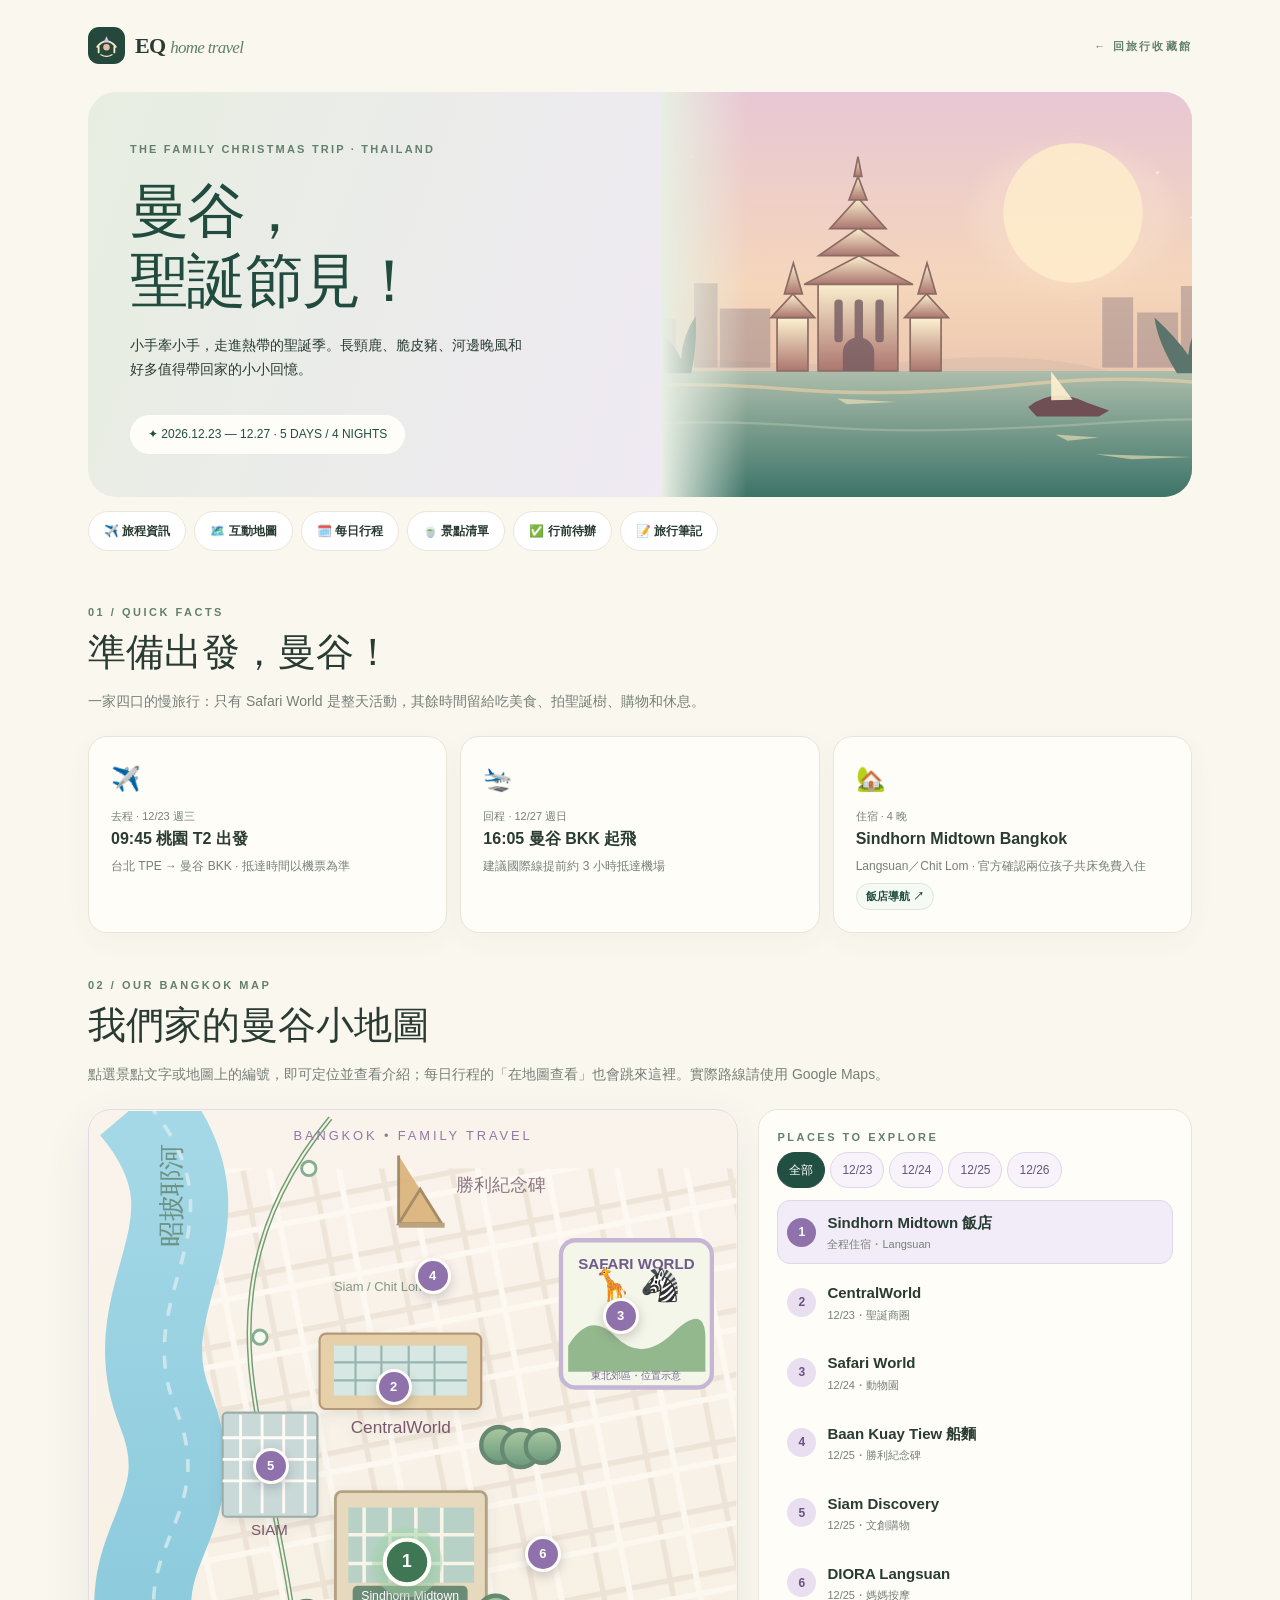
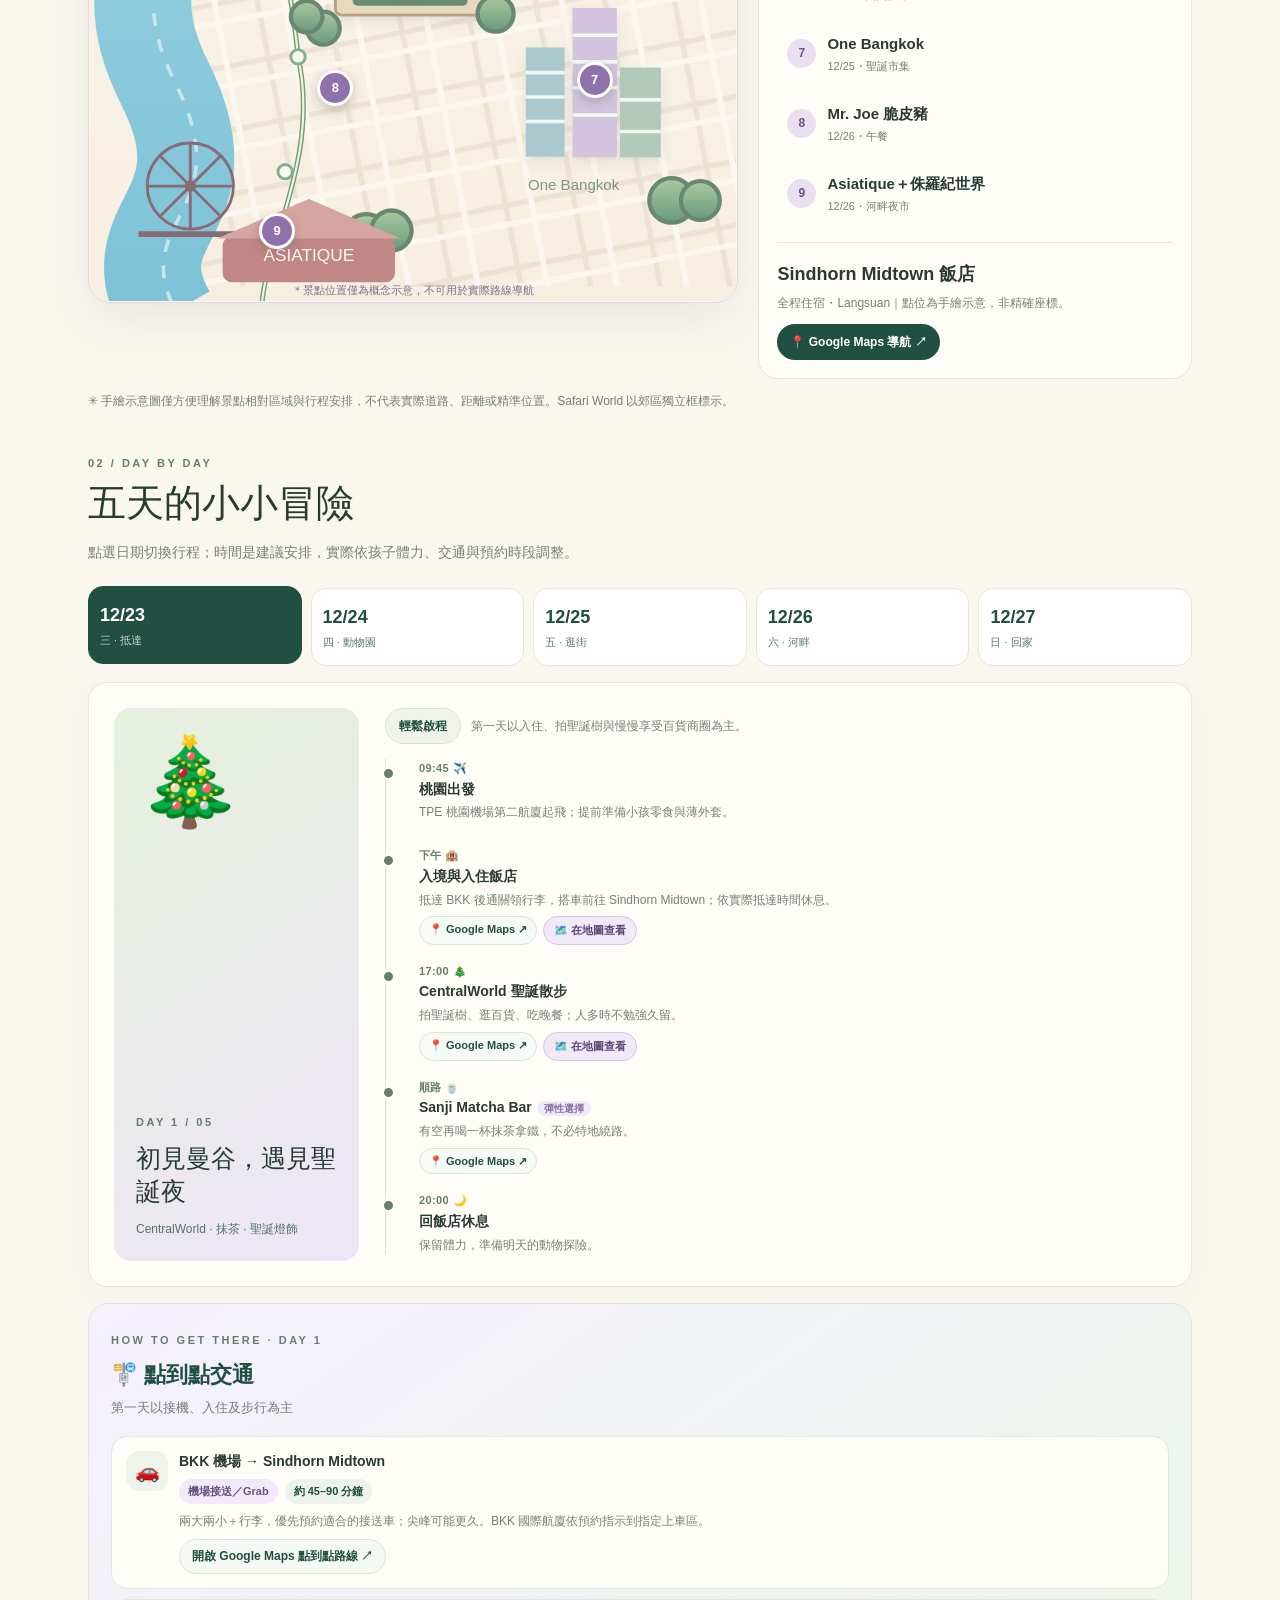
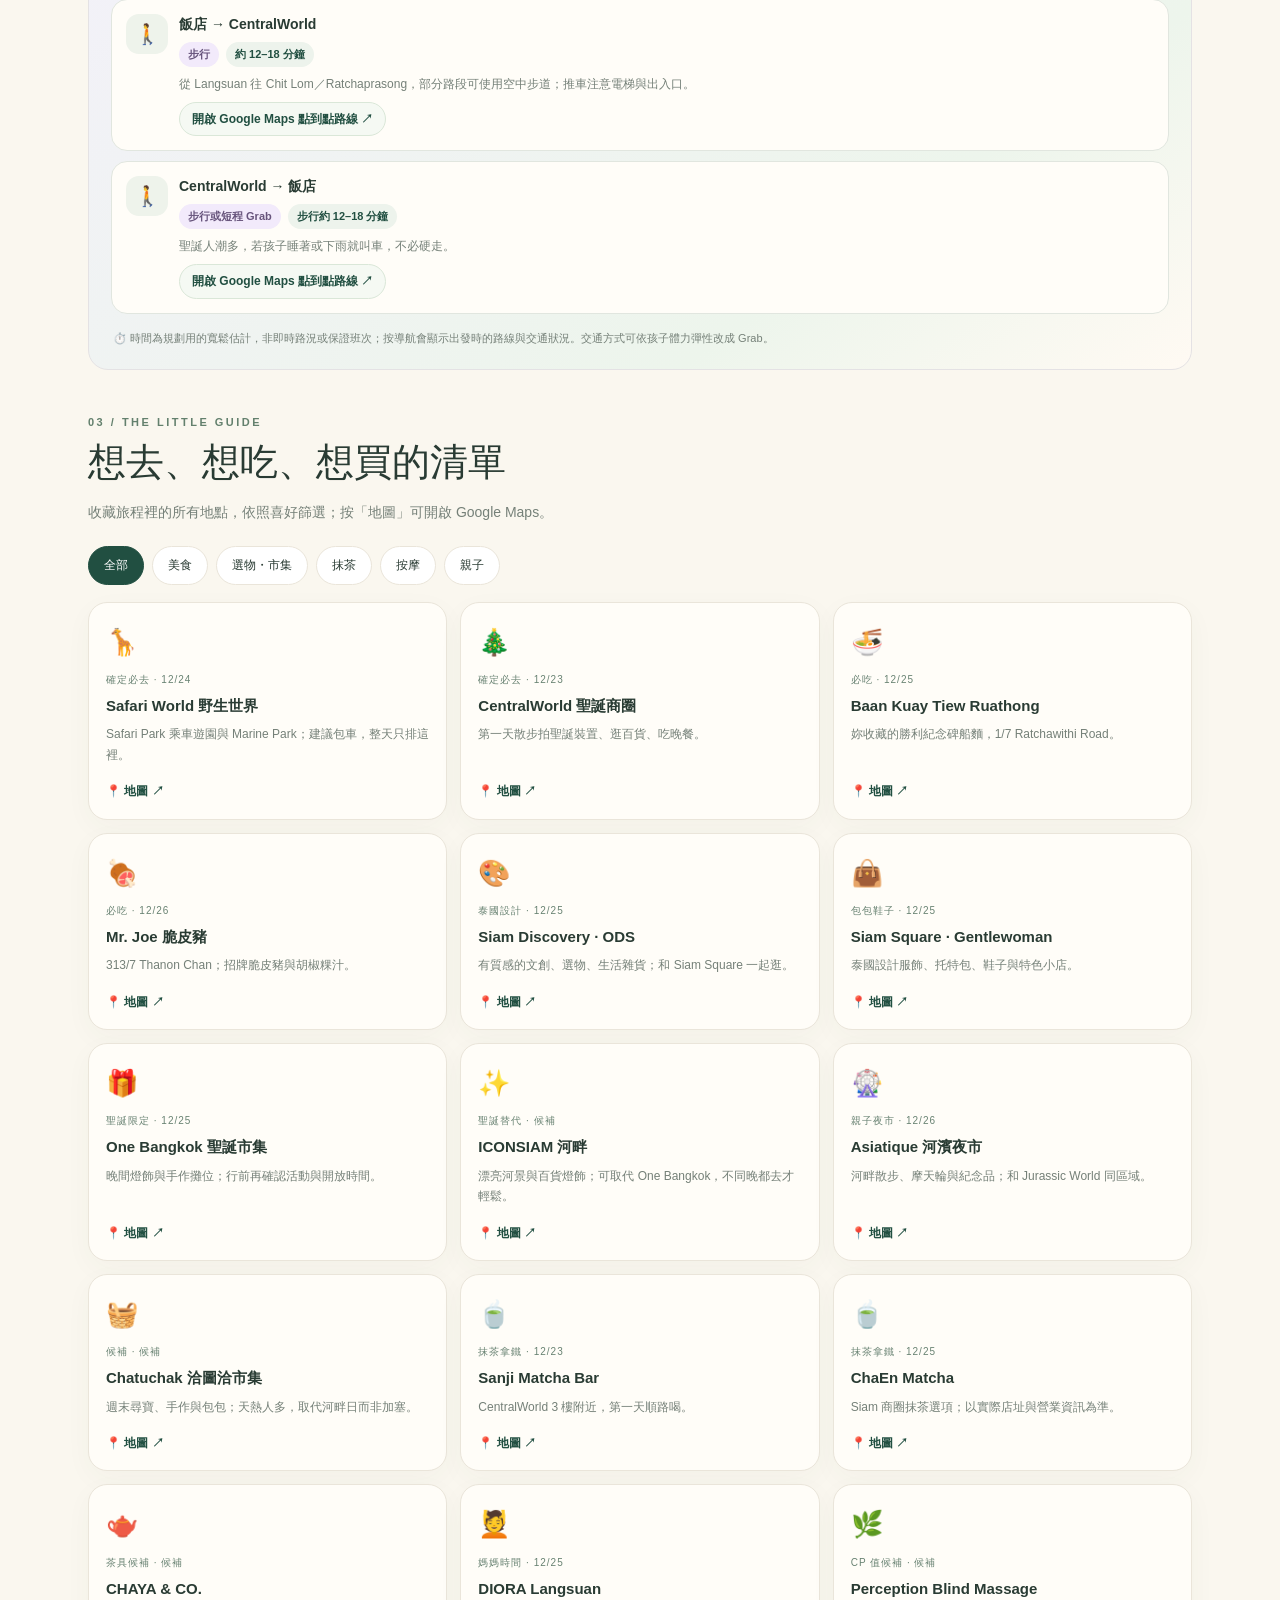
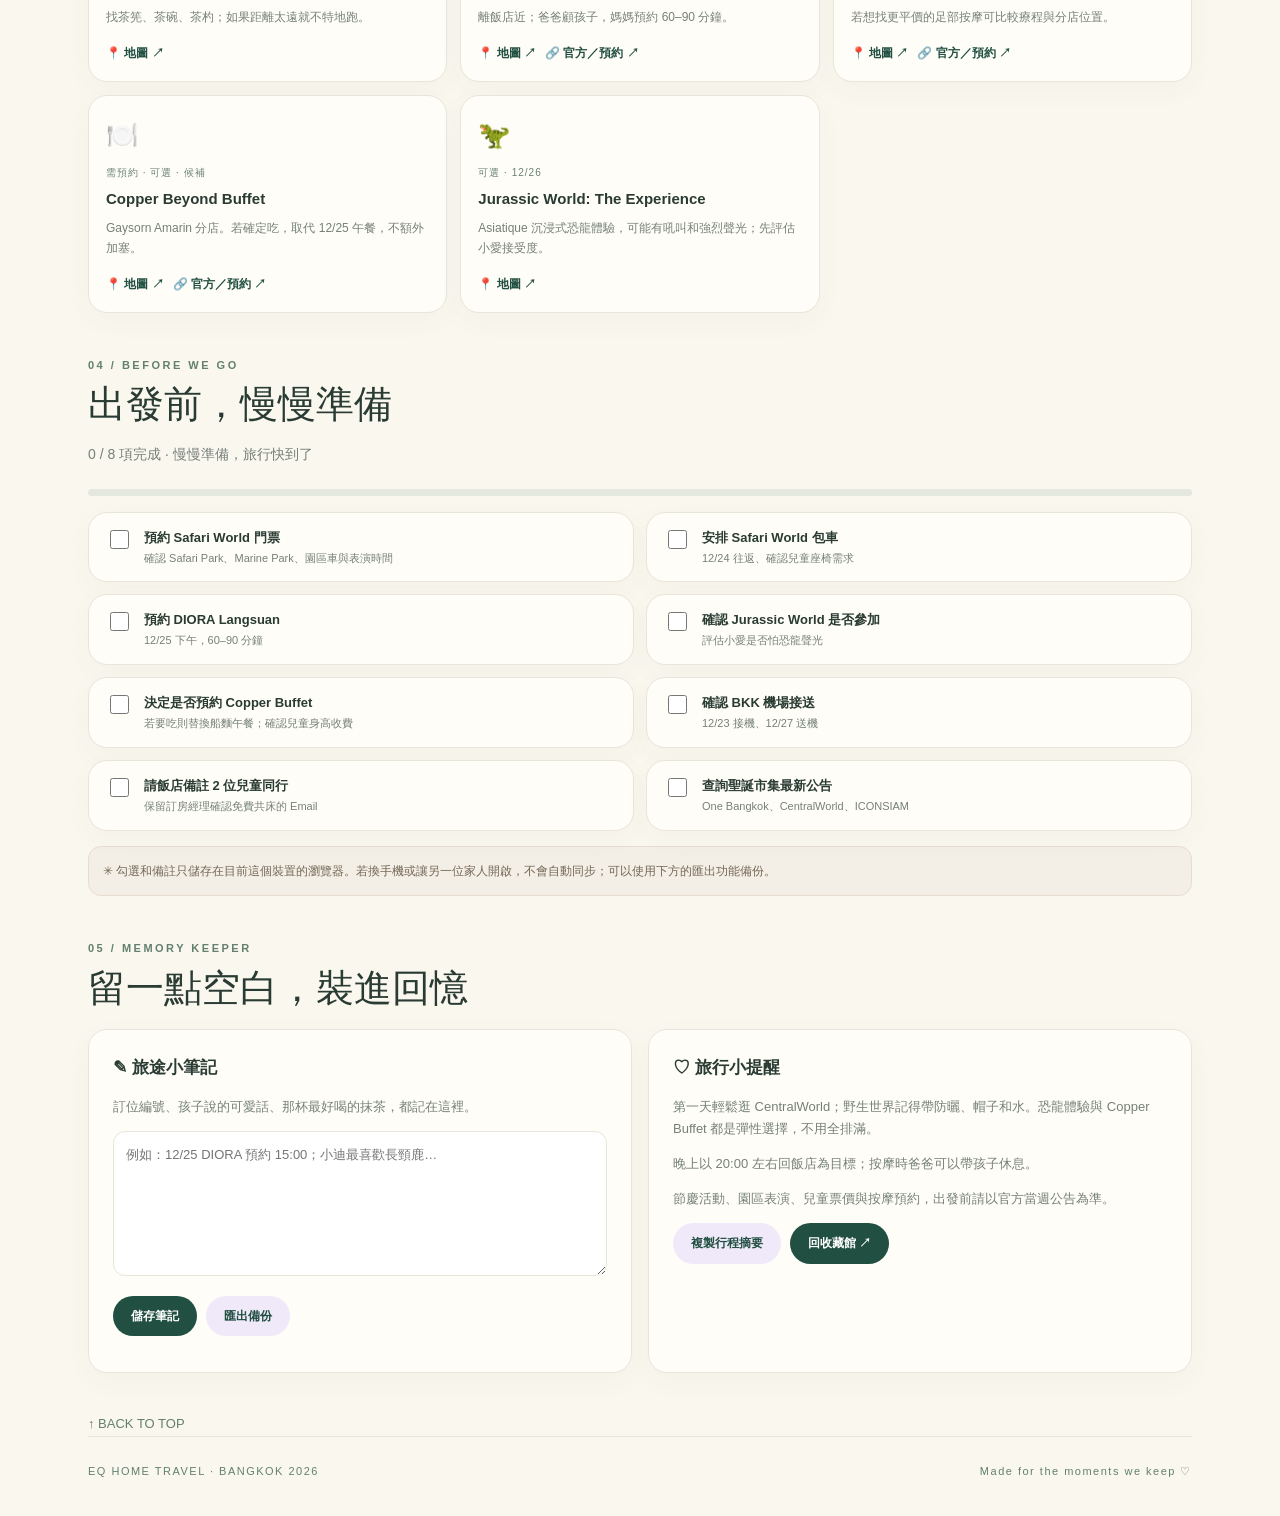
==== commit 2e8224ed: "feat(bangkok): embed interactive map and link daily itinerary" ====
--- a/trips/bangkok-2026.html
+++ b/trips/bangkok-2026.html
@@ -1,10 +1,10 @@
 <!doctype html>
-<html lang="zh-Hant"><head><meta charset="utf-8"><meta name="viewport" content="width=device-width,initial-scale=1,viewport-fit=cover"><meta name="theme-color" content="#faf7ef"><meta name="description" content="EQ Home Travel · 2026 曼谷親子聖誕自由行，五天四夜的可互動行程、景點導航、收藏清單與旅途筆記。"><title>曼谷，聖誕節見！｜EQ Home Travel</title><link rel="icon" href="../assets/logo.svg" type="image/svg+xml"><link rel="stylesheet" href="../assets/style.css"><link rel="stylesheet" href="../assets/transport.css"></head><body>
+<html lang="zh-Hant"><head><meta charset="utf-8"><meta name="viewport" content="width=device-width,initial-scale=1,viewport-fit=cover"><meta name="theme-color" content="#faf7ef"><meta name="description" content="EQ Home Travel · 2026 曼谷親子聖誕自由行，五天四夜的可互動行程、景點導航、收藏清單與旅途筆記。"><title>曼谷，聖誕節見！｜EQ Home Travel</title><link rel="icon" href="../assets/logo.svg" type="image/svg+xml"><link rel="stylesheet" href="../assets/style.css"><link rel="stylesheet" href="../assets/transport.css"><link rel="stylesheet" href="../assets/bangkok-map.css"></head><body>
 <div class="site-shell"><header class="topbar"><a class="brand" href="../index.html"><img src="../assets/logo.svg" alt="" width="37" height="37"><span>EQ <b>home travel</b></span></a><a class="subtle-caps" href="../index.html">← 回旅行收藏館</a></header>
 <main><section class="trip-hero"><div class="trip-copy"><span class="eyebrow">THE FAMILY CHRISTMAS TRIP · THAILAND</span><h1>曼谷，<br>聖誕節見！</h1><p>小手牽小手，走進熱帶的聖誕季。長頸鹿、脆皮豬、河邊晚風和好多值得帶回家的小小回憶。</p><span class="trip-hero-stamp">✦ 2026.12.23 — 12.27 · 5 DAYS / 4 NIGHTS</span></div><div class="trip-hero-art"><img src="../assets/bangkok-scene.svg" alt="曼谷河岸聖誕旅行風景插畫"></div></section>
-<nav class="trip-navbar" aria-label="行程導航"><a href="#overview">✈️ 旅程資訊</a><a href="#itinerary">🗓️ 每日行程</a><a href="#places">🍵 景點清單</a><a href="#todo">✅ 行前待辦</a><a href="#journal">📝 旅行筆記</a></nav>
+<nav class="trip-navbar" aria-label="行程導航"><a href="#overview">✈️ 旅程資訊</a><a href="#trip-map">🗺️ 互動地圖</a><a href="#itinerary">🗓️ 每日行程</a><a href="#places">🍵 景點清單</a><a href="#todo">✅ 行前待辦</a><a href="#journal">📝 旅行筆記</a></nav>
 <section class="section-block" id="overview"><div class="section-kicker">01 / QUICK FACTS</div><h2>準備出發，曼谷！</h2><p class="section-desc">一家四口的慢旅行：只有 Safari World 是整天活動，其餘時間留給吃美食、拍聖誕樹、購物和休息。</p><div class="travel-facts"><div class="fact-card"><span class="fact-icon">✈️</span><span class="fact-label">去程 · 12/23 週三</span><strong>09:45 桃園 T2 出發</strong><small>台北 TPE → 曼谷 BKK · 抵達時間以機票為準</small></div><div class="fact-card"><span class="fact-icon">🛬</span><span class="fact-label">回程 · 12/27 週日</span><strong>16:05 曼谷 BKK 起飛</strong><small>建議國際線提前約 3 小時抵達機場</small></div><div class="fact-card"><span class="fact-icon">🏡</span><span class="fact-label">住宿 · 4 晚</span><strong>Sindhorn Midtown Bangkok</strong><small>Langsuan／Chit Lom · 官方確認兩位孩子共床免費入住</small><a class="mini-link" style="display:inline-block;margin-top:7px" target="_blank" rel="noopener" href="https://www.google.com/maps/search/?api=1&query=Sindhorn%20Midtown%20Hotel%20Bangkok">飯店導航 ↗</a></div></div></section>
-<section class="section-block" id="itinerary"><div class="section-kicker">02 / DAY BY DAY</div><h2>五天的小小冒險</h2><p class="section-desc">點選日期切換行程；時間是建議安排，實際依孩子體力、交通與預約時段調整。</p><div class="day-tabs" id="day-tabs" role="tablist" aria-label="選擇旅遊日期"></div><div id="day-detail" aria-live="polite"></div><div id="day-transport" aria-live="polite"></div></section>
+<section class="section-block" id="trip-map"><div class="section-kicker">02 / OUR BANGKOK MAP</div><h2>我們家的曼谷小地圖</h2><p class="section-desc">點選景點文字或地圖上的編號，即可定位並查看介紹；每日行程的「在地圖查看」也會跳來這裡。實際路線請使用 Google Maps。</p><div class="map-layout"><div class="map-window"><div class="map-canvas" id="map-canvas"><img src="../assets/bangkok-map.svg" alt="曼谷河岸、CentralWorld、Sindhorn Midtown、Asiatique 與郊區 Safari World 的手繪風格示意圖"></div></div><div class="map-panel"><div class="section-kicker">PLACES TO EXPLORE</div><div class="map-day-filters" id="map-day-filters" aria-label="依日期篩選景點"></div><div class="map-location-list" id="map-location-list"></div><div class="map-selected" id="map-selected" aria-live="polite"></div></div></div><p class="map-note">✳ 手繪示意圖僅方便理解景點相對區域與行程安排，不代表實際道路、距離或精準位置。Safari World 以郊區獨立框標示。</p></section><section class="section-block" id="itinerary"><div class="section-kicker">02 / DAY BY DAY</div><h2>五天的小小冒險</h2><p class="section-desc">點選日期切換行程；時間是建議安排，實際依孩子體力、交通與預約時段調整。</p><div class="day-tabs" id="day-tabs" role="tablist" aria-label="選擇旅遊日期"></div><div id="day-detail" aria-live="polite"></div><div id="day-transport" aria-live="polite"></div></section>
 <section class="section-block" id="places"><div class="section-kicker">03 / THE LITTLE GUIDE</div><h2>想去、想吃、想買的清單</h2><p class="section-desc">收藏旅程裡的所有地點，依照喜好篩選；按「地圖」可開啟 Google Maps。</p><div class="filter-list" id="filters" aria-label="景點類別"></div><div class="places-grid" id="places-grid"></div></section>
 <section class="section-block" id="todo"><div class="section-kicker">04 / BEFORE WE GO</div><h2>出發前，慢慢準備</h2><p class="section-desc" id="progress-label">預約與行前待辦</p><div class="progress-track" aria-label="待辦完成進度"><div class="progress-fill" id="progress-fill"></div></div><div class="todo-grid" id="todo-grid"></div><p class="notice">✳ 勾選和備註只儲存在目前這個裝置的瀏覽器。若換手機或讓另一位家人開啟，不會自動同步；可以使用下方的匯出功能備份。</p></section>
-<section class="section-block" id="journal"><div class="section-kicker">05 / MEMORY KEEPER</div><h2>留一點空白，裝進回憶</h2><div class="notes-panel"><div class="panel"><h3>✎ 旅途小筆記</h3><p>訂位編號、孩子說的可愛話、那杯最好喝的抹茶，都記在這裡。</p><label class="visually-hidden" for="travel-notes">旅途備註</label><textarea id="travel-notes" class="notes-area" placeholder="例如：12/25 DIORA 預約 15:00；小迪最喜歡長頸鹿…"></textarea><div class="action-row"><button type="button" class="action-button" id="save-notes">儲存筆記</button><button type="button" class="action-button secondary" id="download-backup">匯出備份</button></div><p id="save-status" role="status" style="font-size:12px;color:#688272"></p></div><div class="panel"><h3>♡ 旅行小提醒</h3><p>第一天輕鬆逛 CentralWorld；野生世界記得帶防曬、帽子和水。恐龍體驗與 Copper Buffet 都是彈性選擇，不用全排滿。</p><p>晚上以 20:00 左右回飯店為目標；按摩時爸爸可以帶孩子休息。</p><p>節慶活動、園區表演、兒童票價與按摩預約，出發前請以官方當週公告為準。</p><div class="action-row"><button type="button" class="action-button secondary" id="copy-summary">複製行程摘要</button><a href="../index.html" class="action-button">回收藏館 ↗</a></div></div></div></section><a class="back-top" href="#">↑ BACK TO TOP</a></main><footer class="footer"><span>EQ HOME TRAVEL · BANGKOK 2026</span><span>Made for the moments we keep ♡</span></footer></div><script src="../assets/data.js"></script><script src="../assets/app.js"></script><script src="../assets/transport.js"></script></body></html>
+<section class="section-block" id="journal"><div class="section-kicker">05 / MEMORY KEEPER</div><h2>留一點空白，裝進回憶</h2><div class="notes-panel"><div class="panel"><h3>✎ 旅途小筆記</h3><p>訂位編號、孩子說的可愛話、那杯最好喝的抹茶，都記在這裡。</p><label class="visually-hidden" for="travel-notes">旅途備註</label><textarea id="travel-notes" class="notes-area" placeholder="例如：12/25 DIORA 預約 15:00；小迪最喜歡長頸鹿…"></textarea><div class="action-row"><button type="button" class="action-button" id="save-notes">儲存筆記</button><button type="button" class="action-button secondary" id="download-backup">匯出備份</button></div><p id="save-status" role="status" style="font-size:12px;color:#688272"></p></div><div class="panel"><h3>♡ 旅行小提醒</h3><p>第一天輕鬆逛 CentralWorld；野生世界記得帶防曬、帽子和水。恐龍體驗與 Copper Buffet 都是彈性選擇，不用全排滿。</p><p>晚上以 20:00 左右回飯店為目標；按摩時爸爸可以帶孩子休息。</p><p>節慶活動、園區表演、兒童票價與按摩預約，出發前請以官方當週公告為準。</p><div class="action-row"><button type="button" class="action-button secondary" id="copy-summary">複製行程摘要</button><a href="../index.html" class="action-button">回收藏館 ↗</a></div></div></div></section><a class="back-top" href="#">↑ BACK TO TOP</a></main><footer class="footer"><span>EQ HOME TRAVEL · BANGKOK 2026</span><span>Made for the moments we keep ♡</span></footer></div><script src="../assets/data.js"></script><script src="../assets/app.js"></script><script src="../assets/transport.js"></script><script src="../assets/bangkok-map.js"></script></body></html>
--- a/assets/bangkok-map.css
+++ b/assets/bangkok-map.css
@@ -0,0 +1,30 @@
+/* EQ Home Travel · Bangkok interactive travel map */
+.map-layout{display:grid;grid-template-columns:minmax(0,1.2fr) minmax(290px,.8fr);gap:20px;align-items:start}
+.map-window{border-radius:23px;overflow:hidden;border:1px solid #e4d9e6;background:#fbf5ed;box-shadow:var(--shadow)}
+.map-canvas{position:relative;width:100%;aspect-ratio:900 / 1100;isolation:isolate}
+.map-canvas>img{width:100%;height:100%;display:block;object-fit:contain}
+.map-pin{position:absolute;transform:translate(-50%,-50%);width:36px;height:36px;display:grid;place-content:center;border-radius:100%;border:3px solid #fffdf8;background:#8f72ab;color:white;font-size:13px;font-weight:800;box-shadow:0 4px 11px #4b3a5140;cursor:pointer;z-index:1;transition:transform .2s,background .2s;scroll-margin:100px}
+.map-pin[data-key="hotel"]{background:#b88c45}
+.map-pin:hover,.map-pin.active{transform:translate(-50%,-50%) scale(1.35);background:#3f7654;z-index:3}
+.map-pin.active{box-shadow:0 0 0 8px #a5d8ac80,0 4px 11px #4b3a5140}
+.map-panel{background:var(--paper);border:1px solid var(--border);border-radius:20px;padding:18px}
+.map-day-filters{display:flex;gap:5px;overflow:auto;padding:5px 0 12px}
+.map-day-filters button{border:1px solid #dfd6e7;background:#f8f2fb;border-radius:24px;padding:7px 11px;font-size:12px;white-space:nowrap;color:#665579}
+.map-day-filters button.active{background:var(--forest);color:#fff;border-color:var(--forest)}
+.map-location-list{display:grid;gap:6px}
+.map-place-button{width:100%;background:transparent;border:1px solid transparent;border-radius:13px;display:flex;align-items:center;gap:11px;padding:9px;text-align:left;color:var(--ink)}
+.map-place-button:hover,.map-place-button.active{background:#f2ecf8;border-color:#e1d7ea}
+.map-place-button .map-place-number{flex:0 0 29px;height:29px;display:grid;place-items:center;border-radius:50%;background:#eadff1;color:#6b5283;font-size:12px;font-weight:800}
+.map-place-button.active .map-place-number{background:#8f72ab;color:white}
+.map-place-button small{color:var(--muted);display:block;font-size:11px}
+.map-selected{border-top:1px solid var(--border);margin-top:16px;padding-top:16px}
+.map-selected h3{font-size:18px;margin:0 0 4px}
+.map-selected p{font-size:12px;color:var(--muted);margin:0 0 10px}
+.map-selected a{display:inline-flex;border-radius:20px;background:var(--forest);color:#fff;font-size:12px;padding:8px 13px;font-weight:750}
+.map-note{font-size:12px;color:var(--muted);margin:12px 0 0}
+.map-jump{border:1px solid #d5c5e0;background:#f1e9f8;color:#5d4578;cursor:pointer;border-radius:20px;font-size:11px;padding:4px 10px;font-weight:700}
+.map-jump:hover{background:#e7dbf3}
+.map-pin.dimmed{opacity:.28}
+@media(max-width:780px){.map-layout{grid-template-columns:1fr}.map-panel{padding:14px}.map-location-list{display:grid;grid-template-columns:1fr 1fr}.map-place-button{font-size:12px}.map-window{max-width:570px;margin:auto}}
+@media(max-width:420px){.map-pin{width:30px;height:30px;border-width:2px;font-size:11px}.map-location-list{grid-template-columns:1fr}.map-canvas{min-width:0}}
+@media(prefers-reduced-motion:reduce){.map-pin{transition:none}}
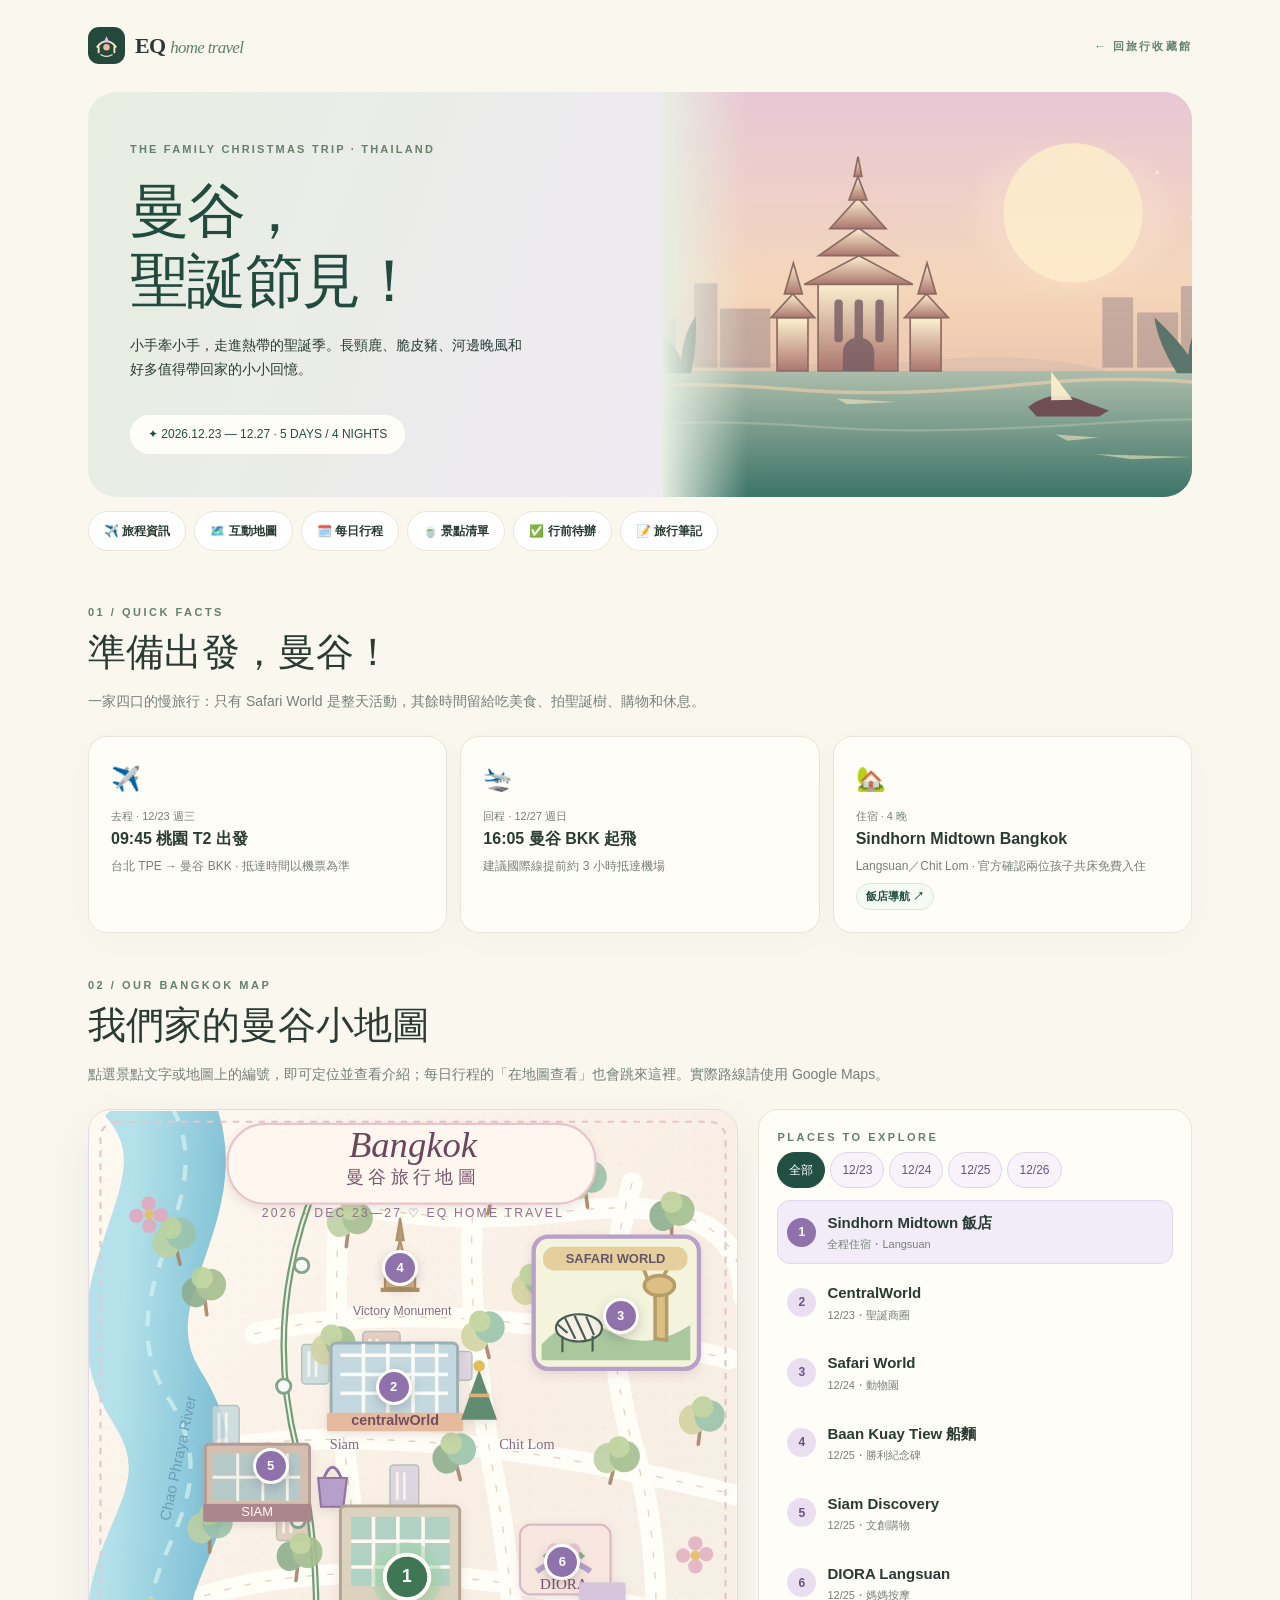
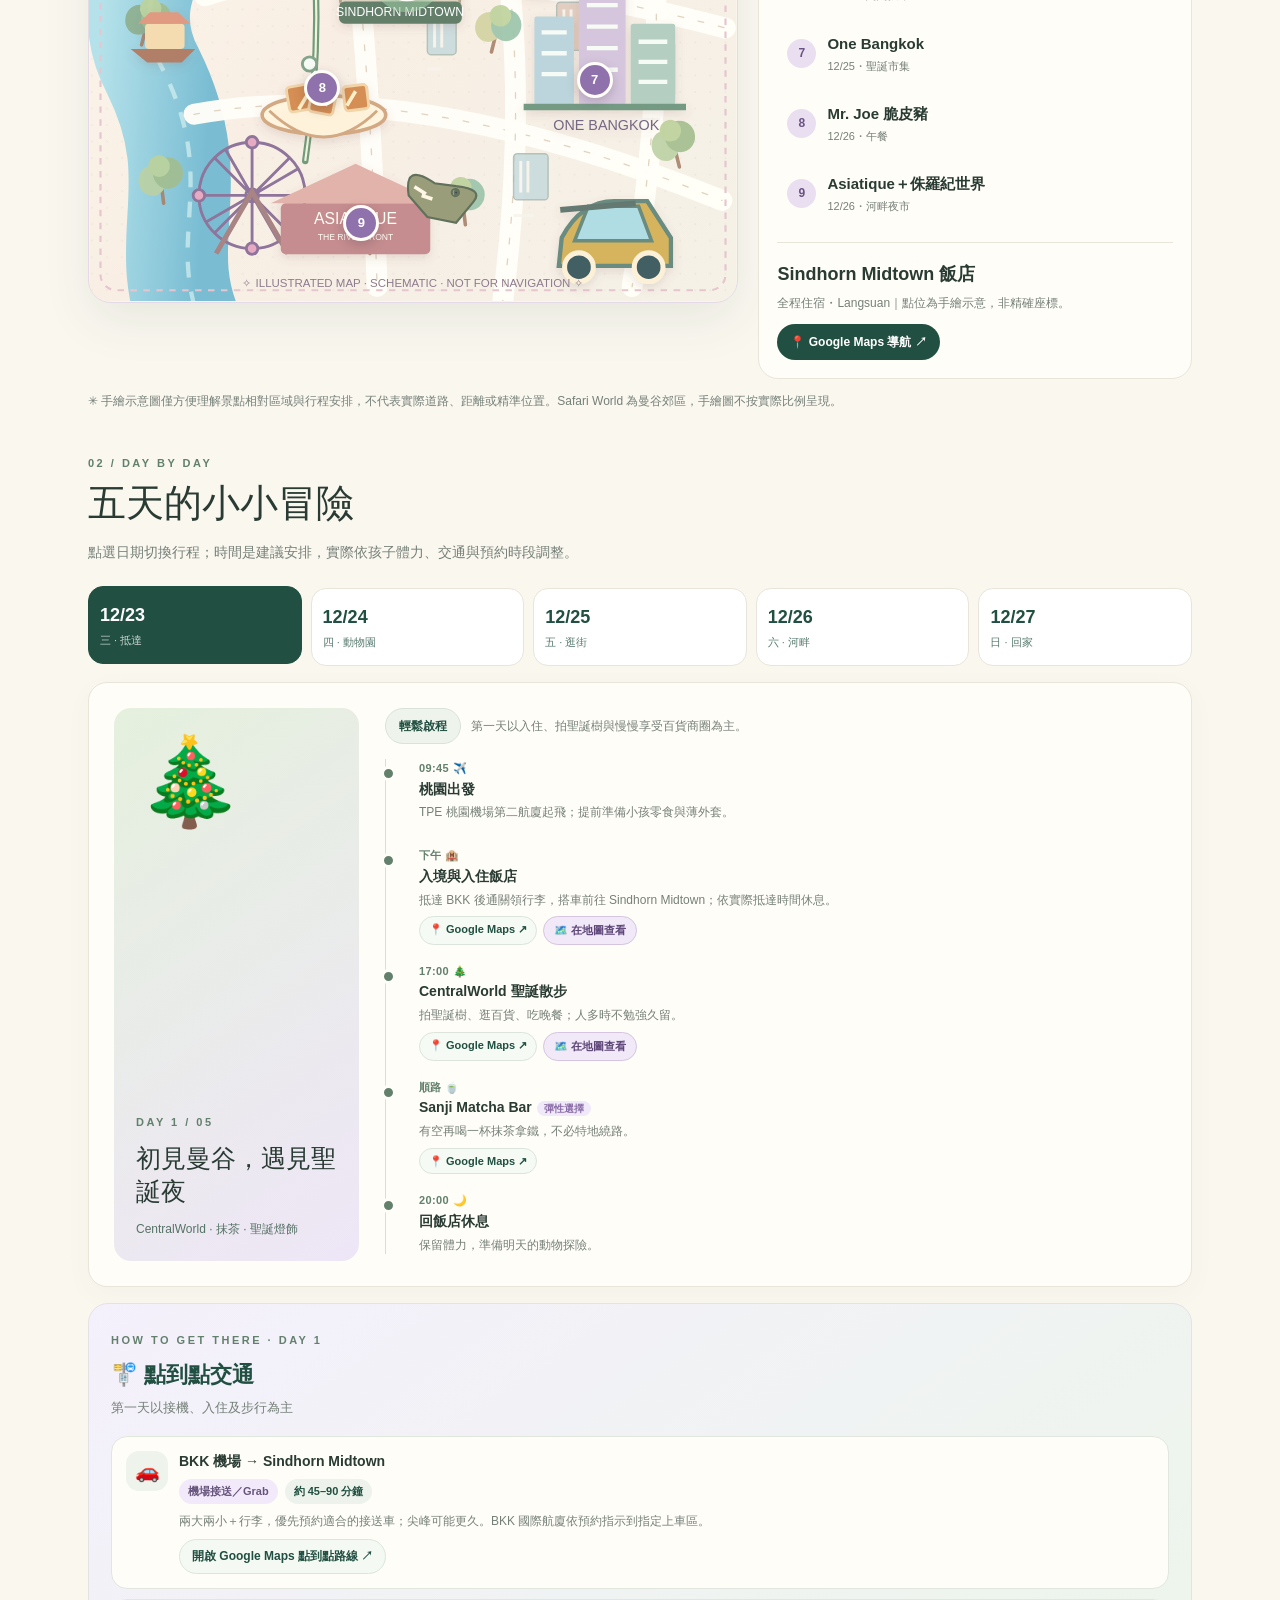
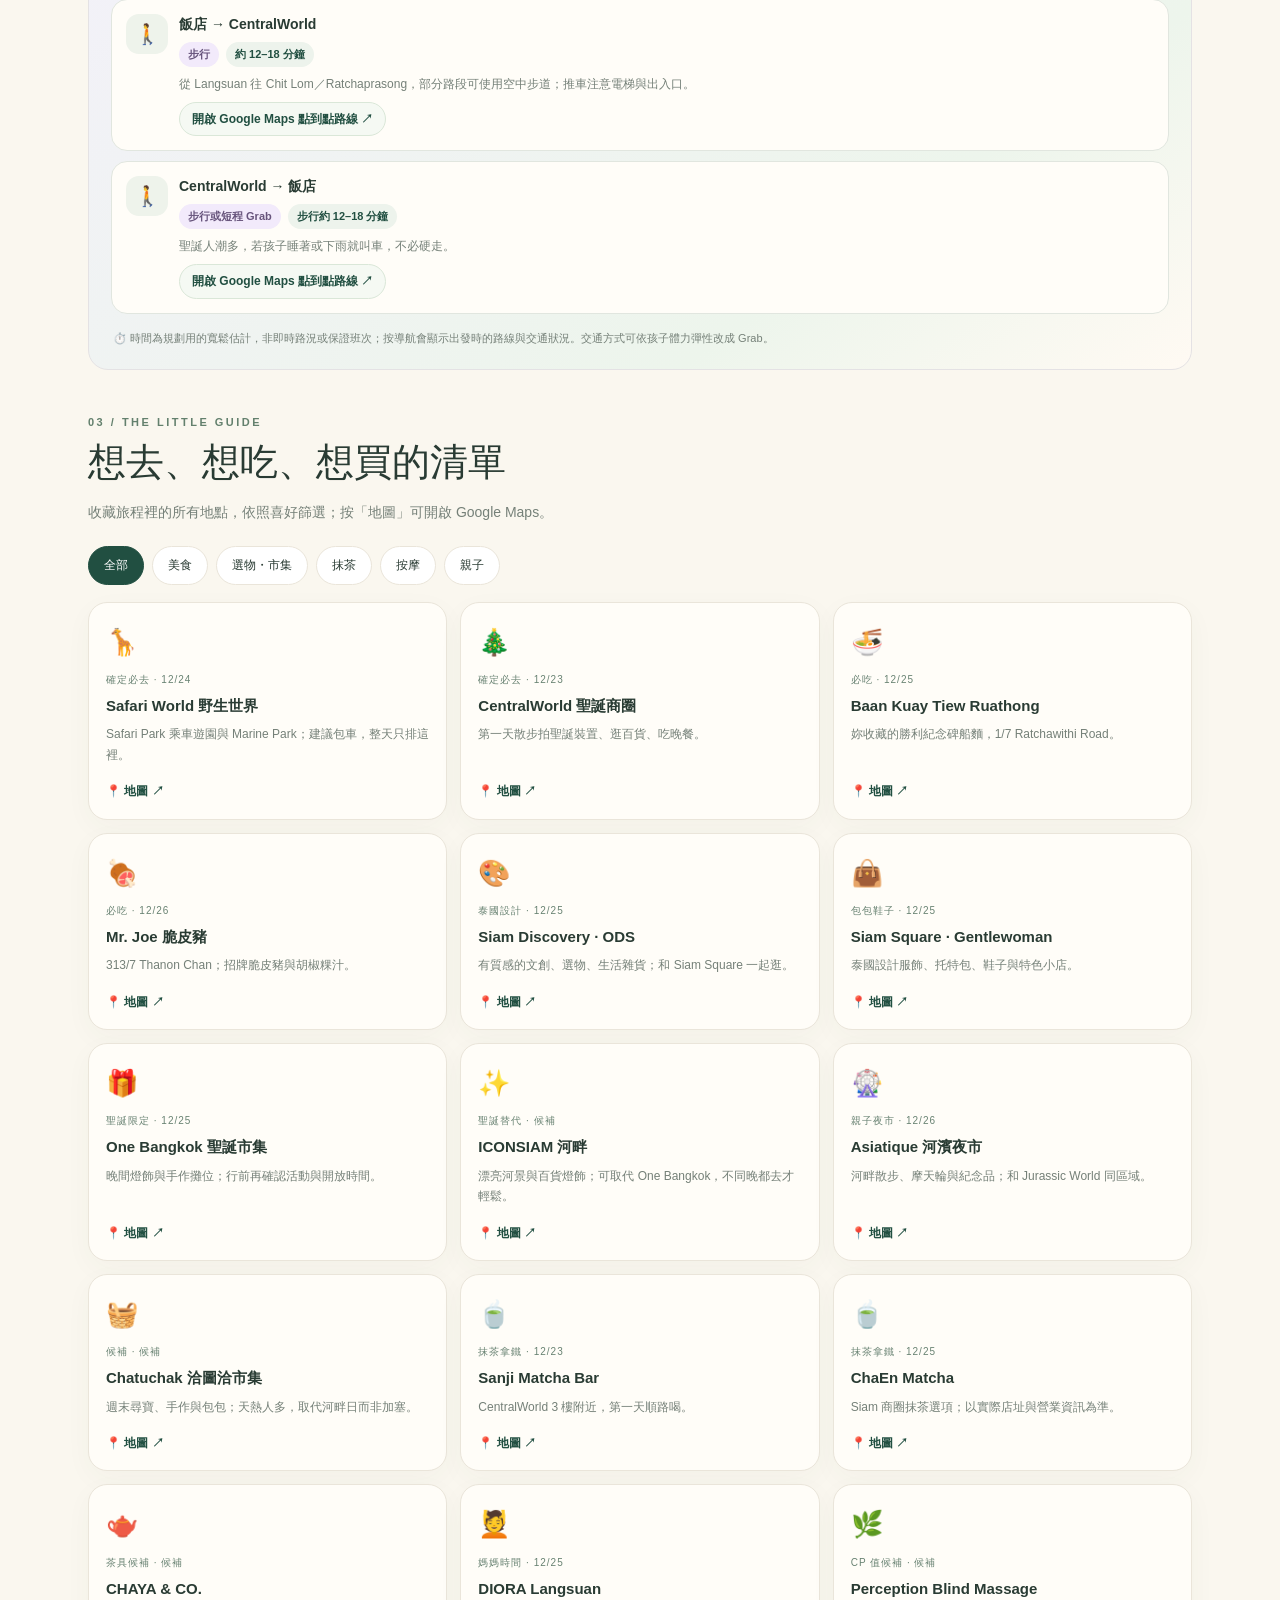
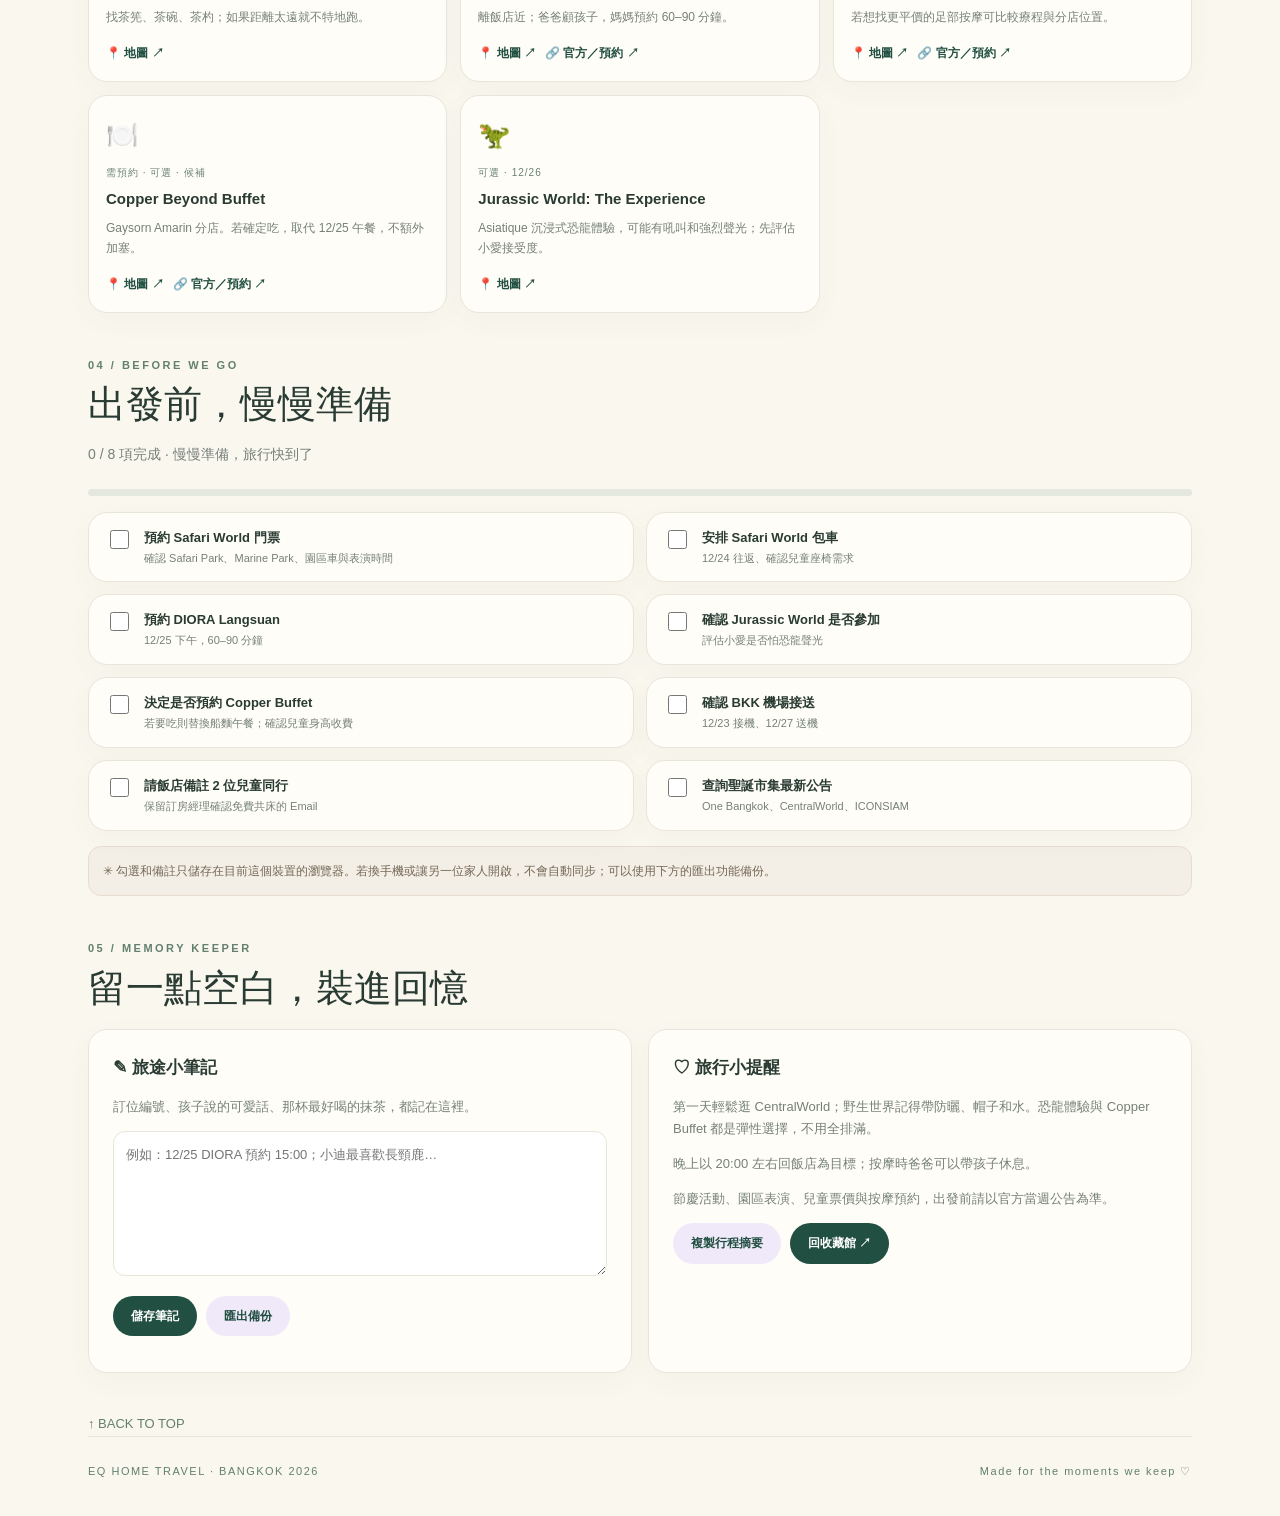
==== commit 09d9fd5e: "feat(bangkok): use selected illustrated map with interactive hotspots" ====
--- a/trips/bangkok-2026.html
+++ b/trips/bangkok-2026.html
@@ -4,7 +4,7 @@
 <main><section class="trip-hero"><div class="trip-copy"><span class="eyebrow">THE FAMILY CHRISTMAS TRIP · THAILAND</span><h1>曼谷，<br>聖誕節見！</h1><p>小手牽小手，走進熱帶的聖誕季。長頸鹿、脆皮豬、河邊晚風和好多值得帶回家的小小回憶。</p><span class="trip-hero-stamp">✦ 2026.12.23 — 12.27 · 5 DAYS / 4 NIGHTS</span></div><div class="trip-hero-art"><img src="../assets/bangkok-scene.svg" alt="曼谷河岸聖誕旅行風景插畫"></div></section>
 <nav class="trip-navbar" aria-label="行程導航"><a href="#overview">✈️ 旅程資訊</a><a href="#trip-map">🗺️ 互動地圖</a><a href="#itinerary">🗓️ 每日行程</a><a href="#places">🍵 景點清單</a><a href="#todo">✅ 行前待辦</a><a href="#journal">📝 旅行筆記</a></nav>
 <section class="section-block" id="overview"><div class="section-kicker">01 / QUICK FACTS</div><h2>準備出發，曼谷！</h2><p class="section-desc">一家四口的慢旅行：只有 Safari World 是整天活動，其餘時間留給吃美食、拍聖誕樹、購物和休息。</p><div class="travel-facts"><div class="fact-card"><span class="fact-icon">✈️</span><span class="fact-label">去程 · 12/23 週三</span><strong>09:45 桃園 T2 出發</strong><small>台北 TPE → 曼谷 BKK · 抵達時間以機票為準</small></div><div class="fact-card"><span class="fact-icon">🛬</span><span class="fact-label">回程 · 12/27 週日</span><strong>16:05 曼谷 BKK 起飛</strong><small>建議國際線提前約 3 小時抵達機場</small></div><div class="fact-card"><span class="fact-icon">🏡</span><span class="fact-label">住宿 · 4 晚</span><strong>Sindhorn Midtown Bangkok</strong><small>Langsuan／Chit Lom · 官方確認兩位孩子共床免費入住</small><a class="mini-link" style="display:inline-block;margin-top:7px" target="_blank" rel="noopener" href="https://www.google.com/maps/search/?api=1&query=Sindhorn%20Midtown%20Hotel%20Bangkok">飯店導航 ↗</a></div></div></section>
-<section class="section-block" id="trip-map"><div class="section-kicker">02 / OUR BANGKOK MAP</div><h2>我們家的曼谷小地圖</h2><p class="section-desc">點選景點文字或地圖上的編號，即可定位並查看介紹；每日行程的「在地圖查看」也會跳來這裡。實際路線請使用 Google Maps。</p><div class="map-layout"><div class="map-window"><div class="map-canvas" id="map-canvas"><img src="../assets/bangkok-map.svg" alt="曼谷河岸、CentralWorld、Sindhorn Midtown、Asiatique 與郊區 Safari World 的手繪風格示意圖"></div></div><div class="map-panel"><div class="section-kicker">PLACES TO EXPLORE</div><div class="map-day-filters" id="map-day-filters" aria-label="依日期篩選景點"></div><div class="map-location-list" id="map-location-list"></div><div class="map-selected" id="map-selected" aria-live="polite"></div></div></div><p class="map-note">✳ 手繪示意圖僅方便理解景點相對區域與行程安排，不代表實際道路、距離或精準位置。Safari World 以郊區獨立框標示。</p></section><section class="section-block" id="itinerary"><div class="section-kicker">02 / DAY BY DAY</div><h2>五天的小小冒險</h2><p class="section-desc">點選日期切換行程；時間是建議安排，實際依孩子體力、交通與預約時段調整。</p><div class="day-tabs" id="day-tabs" role="tablist" aria-label="選擇旅遊日期"></div><div id="day-detail" aria-live="polite"></div><div id="day-transport" aria-live="polite"></div></section>
+<section class="section-block" id="trip-map"><div class="section-kicker">02 / OUR BANGKOK MAP</div><h2>我們家的曼谷小地圖</h2><p class="section-desc">點選景點文字或地圖上的編號，即可定位並查看介紹；每日行程的「在地圖查看」也會跳來這裡。實際路線請使用 Google Maps。</p><div class="map-layout"><div class="map-window map-illustrated"><div class="map-canvas" id="map-canvas"><img src="../assets/bangkok-illustrated-map.webp" onerror="this.onerror=null;this.src='../assets/bangkok-map.svg'" alt="妳選定的曼谷手繪旅遊地圖：河流、長頸鹿、百貨、飯店、按摩、美食與摩天輪，編號1至9可互動"></div></div><div class="map-panel"><div class="section-kicker">PLACES TO EXPLORE</div><div class="map-day-filters" id="map-day-filters" aria-label="依日期篩選景點"></div><div class="map-location-list" id="map-location-list"></div><div class="map-selected" id="map-selected" aria-live="polite"></div></div></div><p class="map-note">✳ 手繪示意圖僅方便理解景點相對區域與行程安排，不代表實際道路、距離或精準位置。Safari World 為曼谷郊區，手繪圖不按實際比例呈現。</p></section><section class="section-block" id="itinerary"><div class="section-kicker">02 / DAY BY DAY</div><h2>五天的小小冒險</h2><p class="section-desc">點選日期切換行程；時間是建議安排，實際依孩子體力、交通與預約時段調整。</p><div class="day-tabs" id="day-tabs" role="tablist" aria-label="選擇旅遊日期"></div><div id="day-detail" aria-live="polite"></div><div id="day-transport" aria-live="polite"></div></section>
 <section class="section-block" id="places"><div class="section-kicker">03 / THE LITTLE GUIDE</div><h2>想去、想吃、想買的清單</h2><p class="section-desc">收藏旅程裡的所有地點，依照喜好篩選；按「地圖」可開啟 Google Maps。</p><div class="filter-list" id="filters" aria-label="景點類別"></div><div class="places-grid" id="places-grid"></div></section>
 <section class="section-block" id="todo"><div class="section-kicker">04 / BEFORE WE GO</div><h2>出發前，慢慢準備</h2><p class="section-desc" id="progress-label">預約與行前待辦</p><div class="progress-track" aria-label="待辦完成進度"><div class="progress-fill" id="progress-fill"></div></div><div class="todo-grid" id="todo-grid"></div><p class="notice">✳ 勾選和備註只儲存在目前這個裝置的瀏覽器。若換手機或讓另一位家人開啟，不會自動同步；可以使用下方的匯出功能備份。</p></section>
 <section class="section-block" id="journal"><div class="section-kicker">05 / MEMORY KEEPER</div><h2>留一點空白，裝進回憶</h2><div class="notes-panel"><div class="panel"><h3>✎ 旅途小筆記</h3><p>訂位編號、孩子說的可愛話、那杯最好喝的抹茶，都記在這裡。</p><label class="visually-hidden" for="travel-notes">旅途備註</label><textarea id="travel-notes" class="notes-area" placeholder="例如：12/25 DIORA 預約 15:00；小迪最喜歡長頸鹿…"></textarea><div class="action-row"><button type="button" class="action-button" id="save-notes">儲存筆記</button><button type="button" class="action-button secondary" id="download-backup">匯出備份</button></div><p id="save-status" role="status" style="font-size:12px;color:#688272"></p></div><div class="panel"><h3>♡ 旅行小提醒</h3><p>第一天輕鬆逛 CentralWorld；野生世界記得帶防曬、帽子和水。恐龍體驗與 Copper Buffet 都是彈性選擇，不用全排滿。</p><p>晚上以 20:00 左右回飯店為目標；按摩時爸爸可以帶孩子休息。</p><p>節慶活動、園區表演、兒童票價與按摩預約，出發前請以官方當週公告為準。</p><div class="action-row"><button type="button" class="action-button secondary" id="copy-summary">複製行程摘要</button><a href="../index.html" class="action-button">回收藏館 ↗</a></div></div></div></section><a class="back-top" href="#">↑ BACK TO TOP</a></main><footer class="footer"><span>EQ HOME TRAVEL · BANGKOK 2026</span><span>Made for the moments we keep ♡</span></footer></div><script src="../assets/data.js"></script><script src="../assets/app.js"></script><script src="../assets/transport.js"></script><script src="../assets/bangkok-map.js"></script></body></html>
